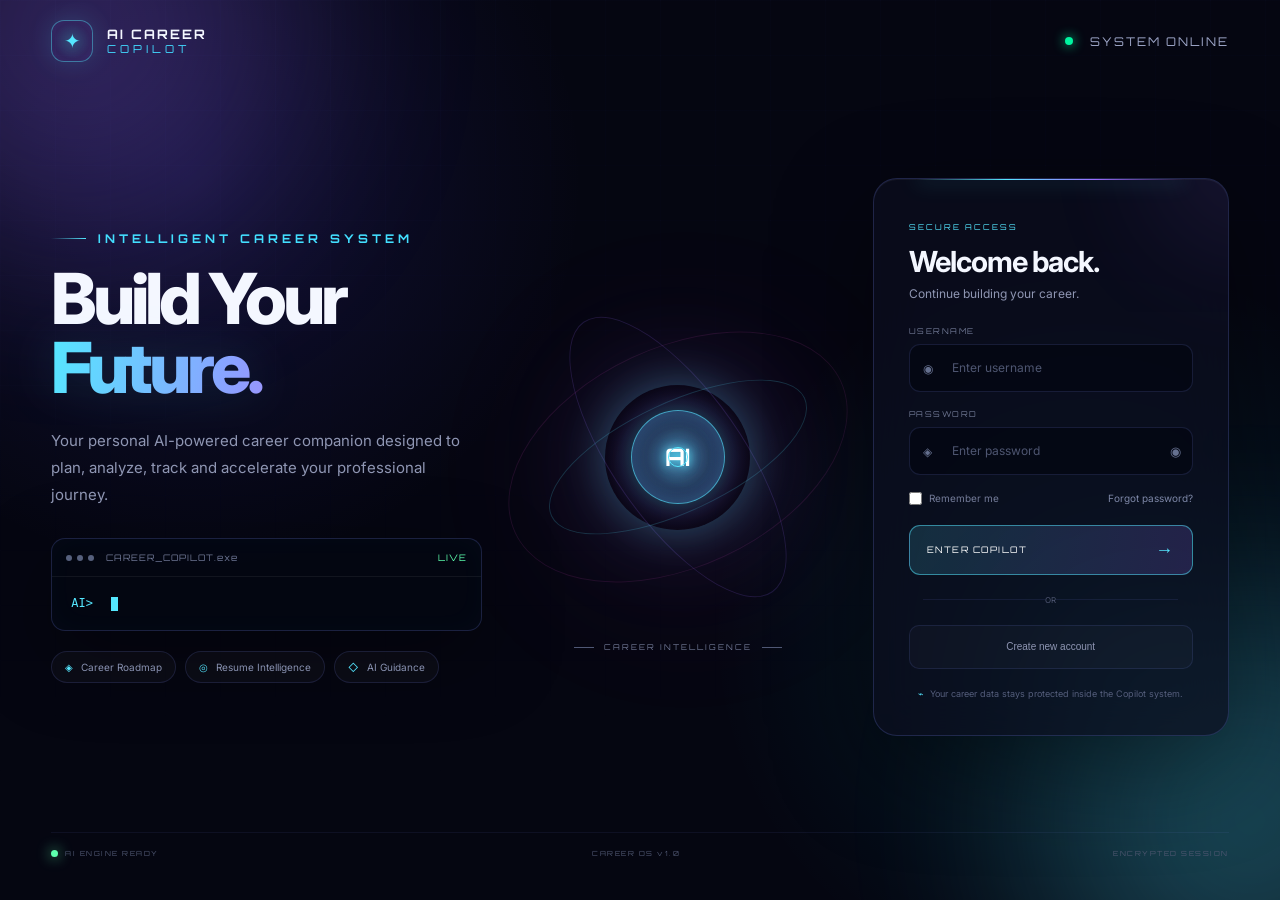
==== frontend/index.html @ 7e04abb4 "Day 28: Authentication and Career Roadmap" ====
<!DOCTYPE html>
<html lang="en">
<head>
    <meta charset="UTF-8">

    <meta
        name="viewport"
        content="width=device-width, initial-scale=1.0"
    >

    <meta
        name="description"
        content="AI Career Copilot - Your intelligent career companion"
    >

    <title>AI Career Copilot</title>

    <link rel="stylesheet" href="style.css">
</head>

<body>

    <!-- Background -->
    <div class="background-grid"></div>

    <div class="ambient ambient-one"></div>
    <div class="ambient ambient-two"></div>
    <div class="ambient ambient-three"></div>

    <!-- Particle Layer -->
    <div id="particles"></div>

    <!-- Top Navigation -->
    <header class="navbar">

        <div class="brand">
            <div class="brand-orb">
                <span>✦</span>
            </div>

            <div class="brand-text">
                <span class="brand-name">AI CAREER</span>
                <span class="brand-subtitle">COPILOT</span>
            </div>
        </div>

        <div class="system-status">
            <span class="status-dot"></span>
            <span>SYSTEM ONLINE</span>
        </div>

    </header>


    <!-- Main Application -->
    <main class="hero">

        <!-- Left Side -->
        <section class="hero-content">

            <div class="eyebrow">
                <span class="eyebrow-line"></span>
                INTELLIGENT CAREER SYSTEM
            </div>

            <h1>
                Build Your
                <span>Future.</span>
            </h1>

            <p class="hero-description">
                Your personal AI-powered career companion designed to
                plan, analyze, track and accelerate your professional journey.
            </p>

            <div class="ai-terminal">

                <div class="terminal-header">
                    <div class="terminal-dots">
                        <span></span>
                        <span></span>
                        <span></span>
                    </div>

                    <span>CAREER_COPILOT.exe</span>

                    <span class="terminal-live">
                        LIVE
                    </span>
                </div>

                <div class="terminal-body">

                    <div>
                        <span class="terminal-prefix">AI&gt;</span>
                        <span id="typingText"></span>
                        <span class="cursor"></span>
                    </div>

                </div>

            </div>


            <!-- Feature Pills -->
            <div class="feature-pills">

                <div class="feature-pill">
                    <span>◈</span>
                    Career Roadmap
                </div>

                <div class="feature-pill">
                    <span>◎</span>
                    Resume Intelligence
                </div>

                <div class="feature-pill">
                    <span>◇</span>
                    AI Guidance
                </div>

            </div>

        </section>


        <!-- AI Core -->
        <section class="ai-core-section">

            <div class="core-orbit orbit-one"></div>
            <div class="core-orbit orbit-two"></div>
            <div class="core-orbit orbit-three"></div>

            <div class="ai-core">

                <div class="core-inner">

                    <div class="core-symbol">
                        AI
                    </div>

                    <div class="core-pulse"></div>

                </div>

            </div>

            <div class="core-label">
                <span class="label-line"></span>
                CAREER INTELLIGENCE
                <span class="label-line"></span>
            </div>

        </section>


        <!-- Login Panel -->
        <section class="auth-panel">

            <div class="auth-glow"></div>

            <div class="auth-header">

                <span class="auth-badge">
                    SECURE ACCESS
                </span>

                <h2 id="authTitle">
                    Welcome back.
                </h2>

                <p id="authSubtitle">
                    Continue building your career.
                </p>

            </div>


            <!-- Login Form -->
            <form id="loginForm">

                <div class="input-group">

                    <label for="username">
                        USERNAME
                    </label>

                    <div class="input-wrapper">

                        <span class="input-icon">
                            ◉
                        </span>

                        <input
                            type="text"
                            id="username"
                            placeholder="Enter username"
                            autocomplete="username"
                            required
                        >

                    </div>

                </div>


                <div class="input-group">

                    <label for="password">
                        PASSWORD
                    </label>

                    <div class="input-wrapper">

                        <span class="input-icon">
                            ◈
                        </span>

                        <input
                            type="password"
                            id="password"
                            placeholder="Enter password"
                            autocomplete="current-password"
                            required
                        >

                        <button
                            type="button"
                            class="password-toggle"
                            id="passwordToggle"
                        >
                            ◉
                        </button>

                    </div>

                </div>


                <div class="auth-options">

                    <label class="remember">
                        <input type="checkbox">
                        <span>Remember me</span>
                    </label>

                    <a href="#" id="forgotPassword">
                        Forgot password?
                    </a>

                </div>


                <button
                    type="submit"
                    class="primary-button"
                >

                    <span>ENTER COPILOT</span>

                    <span class="button-arrow">
                        →
                    </span>

                </button>

            </form>


            <!-- Register Form -->
            <form
                id="registerForm"
                class="hidden"
            >

                <div class="input-group">

                    <label for="registerUsername">
                        USERNAME
                    </label>

                    <div class="input-wrapper">

                        <span class="input-icon">
                            ◉
                        </span>

                        <input
                            type="text"
                            id="registerUsername"
                            placeholder="Create username"
                            autocomplete="username"
                        >

                    </div>

                </div>


                <div class="input-group">

                    <label for="registerEmail">
                        EMAIL
                    </label>

                    <div class="input-wrapper">

                        <span class="input-icon">
                            @
                        </span>

                        <input
                            type="email"
                            id="registerEmail"
                            placeholder="Enter email"
                            autocomplete="email"
                        >

                    </div>

                </div>


                <div class="input-group">

                    <label for="registerPassword">
                        PASSWORD
                    </label>

                    <div class="input-wrapper">

                        <span class="input-icon">
                            ◈
                        </span>

                        <input
                            type="password"
                            id="registerPassword"
                            placeholder="Create password"
                            autocomplete="new-password"
                        >

                    </div>

                </div>


                <button
                    type="submit"
                    class="primary-button"
                >

                    <span>CREATE ACCOUNT</span>

                    <span class="button-arrow">
                        →
                    </span>

                </button>

            </form>


            <div class="auth-divider">
                <span>OR</span>
            </div>


            <button
                class="secondary-button"
                id="switchAuth"
            >
                Create new account
            </button>


            <div class="security-note">

                <span>⌁</span>

                Your career data stays protected
                inside the Copilot system.

            </div>

        </section>

    </main>


    <!-- Bottom System Bar -->
    <footer class="system-bar">

        <div>
            <span class="bar-dot"></span>
            AI ENGINE READY
        </div>

        <div>
            CAREER OS v1.0
        </div>

        <div>
            ENCRYPTED SESSION
        </div>

    </footer>


    <script src="script.js"></script>

</body>
</html>
---- frontend/style.css ----
@import url('https://fonts.googleapis.com/css2?family=Inter:wght@400;500;600;700;800&family=Orbitron:wght@500;600;700&display=swap');

:root {
    --bg: #050611;
    --panel: rgba(12, 15, 31, 0.72);
    --text: #f4f7ff;
    --muted: #8f96b3;
    --cyan: #55e7ff;
    --purple: #9b6cff;
    --pink: #ff5edb;
    --border: rgba(120, 140, 255, 0.2);
}

* {
    margin: 0;
    padding: 0;
    box-sizing: border-box;
}

html {
    scroll-behavior: smooth;
}

body {
    min-height: 100vh;
    overflow-x: hidden;
    color: var(--text);
    font-family: "Inter", sans-serif;
    background:
        radial-gradient(circle at 15% 20%, rgba(86, 76, 255, 0.15), transparent 30%),
        radial-gradient(circle at 85% 70%, rgba(0, 225, 255, 0.1), transparent 30%),
        var(--bg);
}

/* =========================
   BACKGROUND
========================= */

.background-grid {
    position: fixed;
    inset: 0;
    z-index: -5;
    opacity: 0.24;
    background-image:
        linear-gradient(rgba(110, 125, 255, 0.08) 1px, transparent 1px),
        linear-gradient(90deg, rgba(110, 125, 255, 0.08) 1px, transparent 1px);
    background-size: 55px 55px;
    mask-image: linear-gradient(to bottom, black, transparent);
}

.ambient {
    position: fixed;
    width: 420px;
    height: 420px;
    border-radius: 50%;
    filter: blur(100px);
    pointer-events: none;
    z-index: -4;
    opacity: 0.25;
}

.ambient-one {
    top: -180px;
    left: -130px;
    background: var(--purple);
}

.ambient-two {
    right: -180px;
    bottom: -130px;
    background: var(--cyan);
}

.ambient-three {
    left: 45%;
    top: 40%;
    width: 220px;
    height: 220px;
    background: var(--pink);
    opacity: 0.08;
}

/* =========================
   PARTICLES
========================= */

#particles {
    position: fixed;
    inset: 0;
    z-index: -2;
    pointer-events: none;
}

.particle {
    position: absolute;
    width: 2px;
    height: 2px;
    border-radius: 50%;
    background: var(--cyan);
    box-shadow: 0 0 12px var(--cyan);
    animation: floatParticle linear infinite;
}

@keyframes floatParticle {
    from {
        transform: translateY(105vh);
        opacity: 0;
    }

    10% {
        opacity: 0.8;
    }

    90% {
        opacity: 0.5;
    }

    to {
        transform: translateY(-10vh);
        opacity: 0;
    }
}

/* =========================
   NAVBAR
========================= */

.navbar {
    height: 82px;
    width: min(1440px, 92%);
    margin: auto;

    display: flex;
    align-items: center;
    justify-content: space-between;
}

.brand {
    display: flex;
    align-items: center;
    gap: 12px;
}

.brand-orb {
    width: 42px;
    height: 42px;
    display: grid;
    place-items: center;

    border: 1px solid rgba(85, 231, 255, 0.45);
    border-radius: 13px;

    background:
        radial-gradient(circle, rgba(85, 231, 255, 0.22), transparent 65%);

    box-shadow:
        0 0 25px rgba(85, 231, 255, 0.16),
        inset 0 0 18px rgba(155, 108, 255, 0.12);
}

.brand-orb span {
    color: var(--cyan);
    font-size: 20px;
    animation: orbSpin 5s linear infinite;
}

@keyframes orbSpin {
    to {
        transform: rotate(360deg);
    }
}

.brand-text {
    display: flex;
    flex-direction: column;
    line-height: 1;
}

.brand-name {
    font-family: "Orbitron", sans-serif;
    font-size: 13px;
    letter-spacing: 2px;
    font-weight: 700;
}

.brand-subtitle {
    margin-top: 5px;
    color: var(--cyan);
    font-family: "Orbitron", sans-serif;
    font-size: 9px;
    letter-spacing: 4px;
}

.system-status {
    display: flex;
    align-items: center;
    gap: 9px;

    color: #a7aec9;
    font-size: 10px;
    letter-spacing: 2px;
    font-family: "Orbitron", sans-serif;
}

.status-dot,
.bar-dot {
    width: 7px;
    height: 7px;
    border-radius: 50%;
    background: #5dffae;
    box-shadow: 0 0 14px #5dffae;
    animation: statusPulse 1.8s ease-in-out infinite;
}

@keyframes statusPulse {
    50% {
        opacity: 0.35;
        transform: scale(0.7);
    }
}

/* =========================
   HERO
========================= */

.hero {
    width: min(1440px, 92%);
    min-height: calc(100vh - 150px);
    margin: auto;

    display: grid;
    grid-template-columns: 1.15fr 0.8fr 0.95fr;
    align-items: center;
    gap: 45px;
}

/* =========================
   HERO CONTENT
========================= */

.hero-content {
    position: relative;
    z-index: 2;
}

.eyebrow {
    display: flex;
    align-items: center;
    gap: 12px;

    color: var(--cyan);
    font-family: "Orbitron", sans-serif;
    font-size: 9px;
    letter-spacing: 2.5px;
    margin-bottom: 25px;
}

.eyebrow-line {
    width: 35px;
    height: 1px;
    background: linear-gradient(90deg, transparent, var(--cyan));
}

.hero h1 {
    max-width: 600px;

    font-size: clamp(48px, 5.5vw, 82px);
    line-height: 0.98;
    letter-spacing: -4px;
    font-weight: 800;
}

.hero h1 span {
    display: block;

    background: linear-gradient(
        100deg,
        var(--cyan),
        #8e9dff 45%,
        var(--pink)
    );

    -webkit-background-clip: text;
    background-clip: text;
    color: transparent;

    filter: drop-shadow(0 0 25px rgba(85, 231, 255, 0.14));
}

.hero-description {
    max-width: 560px;
    margin-top: 25px;

    color: var(--muted);
    font-size: 15px;
    line-height: 1.8;
}

/* =========================
   TERMINAL
========================= */

.ai-terminal {
    width: min(560px, 100%);
    margin-top: 30px;

    border: 1px solid var(--border);
    border-radius: 14px;

    overflow: hidden;

    background: rgba(4, 7, 18, 0.72);

    box-shadow:
        0 25px 80px rgba(0, 0, 0, 0.35),
        inset 0 0 30px rgba(85, 231, 255, 0.025);
}

.terminal-header {
    height: 38px;
    display: flex;
    align-items: center;
    gap: 12px;

    padding: 0 14px;

    border-bottom: 1px solid rgba(255, 255, 255, 0.06);

    color: #6f7795;
    font-size: 9px;
    font-family: "Orbitron", sans-serif;
    letter-spacing: 1px;
}

.terminal-dots {
    display: flex;
    gap: 5px;
}

.terminal-dots span {
    width: 6px;
    height: 6px;
    border-radius: 50%;
    background: #56607d;
}

.terminal-live {
    margin-left: auto;
    color: #5dffae;
}

.terminal-body {
    padding: 19px;

    color: #b9c2e3;
    font-family: monospace;
    font-size: 12px;
}

.terminal-prefix {
    color: var(--cyan);
    margin-right: 8px;
}

.cursor {
    display: inline-block;
    width: 7px;
    height: 14px;
    margin-left: 3px;
    vertical-align: middle;

    background: var(--cyan);
    animation: cursorBlink 0.8s infinite;
}

@keyframes cursorBlink {
    50% {
        opacity: 0;
    }
}

/* =========================
   FEATURE PILLS
========================= */

.feature-pills {
    display: flex;
    flex-wrap: wrap;
    gap: 9px;
    margin-top: 20px;
}

.feature-pill {
    padding: 9px 13px;

    border: 1px solid rgba(125, 140, 255, 0.15);
    border-radius: 50px;

    background: rgba(255, 255, 255, 0.025);

    color: #8992b1;
    font-size: 10px;

    transition: 0.3s ease;
}

.feature-pill span {
    color: var(--cyan);
    margin-right: 5px;
}

.feature-pill:hover {
    color: white;
    border-color: rgba(85, 231, 255, 0.4);
    transform: translateY(-2px);
}

/* =========================
   AI CORE
========================= */

.ai-core-section {
    position: relative;
    height: 460px;

    display: grid;
    place-items: center;
}

.ai-core {
    position: relative;

    width: 145px;
    height: 145px;

    border-radius: 50%;

    display: grid;
    place-items: center;

    background:
        radial-gradient(
            circle,
            rgba(85, 231, 255, 0.55) 0%,
            rgba(85, 231, 255, 0.12) 30%,
            rgba(120, 85, 255, 0.08) 55%,
            transparent 72%
        );

    box-shadow:
        0 0 45px rgba(85, 231, 255, 0.3),
        0 0 110px rgba(155, 108, 255, 0.22);

    animation: coreFloat 4s ease-in-out infinite;
}

@keyframes coreFloat {
    50% {
        transform: translateY(-12px);
    }
}

.core-inner {
    width: 94px;
    height: 94px;

    display: grid;
    place-items: center;

    border-radius: 50%;

    border: 1px solid rgba(85, 231, 255, 0.65);

    background:
        radial-gradient(
            circle,
            rgba(85, 231, 255, 0.25),
            rgba(35, 28, 80, 0.9)
        );

    box-shadow:
        inset 0 0 25px rgba(85, 231, 255, 0.3),
        0 0 25px rgba(85, 231, 255, 0.25);
}

.core-symbol {
    font-family: "Orbitron", sans-serif;
    font-size: 24px;
    font-weight: 700;

    color: white;

    text-shadow:
        0 0 10px var(--cyan),
        0 0 30px var(--purple);
}

.core-pulse {
    position: absolute;

    width: 20px;
    height: 20px;

    border-radius: 50%;

    border: 1px solid var(--cyan);

    animation: corePulse 2s infinite;
}

@keyframes corePulse {
    0% {
        width: 30px;
        height: 30px;
        opacity: 0.8;
    }

    100% {
        width: 180px;
        height: 180px;
        opacity: 0;
    }
}

.core-orbit {
    position: absolute;

    width: 280px;
    height: 110px;

    border: 1px solid rgba(85, 231, 255, 0.18);
    border-radius: 50%;

    transform: rotate(-25deg);
}

.orbit-one {
    animation: orbitOne 8s linear infinite;
}

.orbit-two {
    width: 330px;
    height: 130px;
    transform: rotate(55deg);

    border-color: rgba(155, 108, 255, 0.17);

    animation: orbitTwo 11s linear infinite reverse;
}

.orbit-three {
    width: 220px;
    height: 360px;
    transform: rotate(65deg);

    border-color: rgba(255, 94, 219, 0.1);

    animation: orbitThree 14s linear infinite;
}

@keyframes orbitOne {
    to {
        transform: rotate(335deg);
    }
}

@keyframes orbitTwo {
    to {
        transform: rotate(-305deg);
    }
}

@keyframes orbitThree {
    to {
        transform: rotate(425deg);
    }
}

.core-label {
    position: absolute;
    bottom: 35px;

    display: flex;
    align-items: center;
    gap: 10px;

    color: #707894;

    font-family: "Orbitron", sans-serif;
    font-size: 8px;
    letter-spacing: 2px;
}

.label-line {
    width: 20px;
    height: 1px;
    background: #505875;
}

/* =========================
   AUTH PANEL
========================= */

.auth-panel {
    position: relative;

    padding: 35px;

    border: 1px solid rgba(125, 140, 255, 0.2);
    border-radius: 24px;

    background: var(--panel);

    backdrop-filter: blur(24px);
    -webkit-backdrop-filter: blur(24px);

    box-shadow:
        0 30px 100px rgba(0, 0, 0, 0.4),
        inset 0 1px 0 rgba(255, 255, 255, 0.05);

    overflow: hidden;
}

.auth-panel::before {
    content: "";
    position: absolute;
    top: 0;
    left: 12%;
    right: 12%;

    height: 1px;

    background: linear-gradient(
        90deg,
        transparent,
        var(--cyan),
        var(--purple),
        transparent
    );

    box-shadow: 0 0 20px var(--cyan);
}

.auth-glow {
    position: absolute;
    width: 160px;
    height: 160px;

    right: -100px;
    top: -100px;

    border-radius: 50%;

    background: var(--purple);
    filter: blur(70px);
    opacity: 0.16;

    pointer-events: none;
}

.auth-header {
    position: relative;
    z-index: 1;
    margin-bottom: 25px;
}

.auth-badge {
    color: var(--cyan);

    font-family: "Orbitron", sans-serif;
    font-size: 8px;
    letter-spacing: 2px;
}

.auth-header h2 {
    margin-top: 10px;

    font-size: 29px;
    letter-spacing: -1px;
}

.auth-header p {
    margin-top: 7px;

    color: var(--muted);
    font-size: 12px;
}

/* =========================
   FORM
========================= */

.input-group {
    margin-bottom: 17px;
}

.input-group label {
    display: block;
    margin-bottom: 8px;

    color: #707894;

    font-family: "Orbitron", sans-serif;
    font-size: 8px;
    letter-spacing: 1.5px;
}

.input-wrapper {
    position: relative;
}

.input-icon {
    position: absolute;
    left: 14px;
    top: 50%;

    transform: translateY(-50%);

    color: #65708f;
    font-size: 12px;
}

.input-wrapper input {
    width: 100%;
    height: 48px;

    padding: 0 42px;

    outline: none;

    border: 1px solid rgba(130, 145, 255, 0.15);
    border-radius: 11px;

    background: rgba(3, 5, 15, 0.55);

    color: white;
    font-family: "Inter", sans-serif;
    font-size: 12px;

    transition: 0.25s ease;
}

.input-wrapper input::placeholder {
    color: #4e5671;
}

.input-wrapper input:focus {
    border-color: rgba(85, 231, 255, 0.55);

    box-shadow:
        0 0 0 3px rgba(85, 231, 255, 0.05),
        0 0 25px rgba(85, 231, 255, 0.08);
}

.password-toggle {
    position: absolute;
    right: 12px;
    top: 50%;

    transform: translateY(-50%);

    border: none;
    background: transparent;

    color: #65708f;

    cursor: pointer;
}

/* =========================
   AUTH OPTIONS
========================= */

.auth-options {
    display: flex;
    align-items: center;
    justify-content: space-between;

    margin: 3px 0 20px;

    font-size: 10px;
}

.remember {
    display: flex;
    align-items: center;
    gap: 7px;

    color: #747c99;
}

.remember input {
    accent-color: var(--cyan);
}

.auth-options a {
    color: #7e88a8;
    text-decoration: none;
}

.auth-options a:hover {
    color: var(--cyan);
}

/* =========================
   BUTTONS
========================= */

.primary-button {
    position: relative;

    width: 100%;
    height: 50px;

    display: flex;
    align-items: center;
    justify-content: space-between;

    padding: 0 17px;

    border: 1px solid rgba(85, 231, 255, 0.5);
    border-radius: 11px;

    background:
        linear-gradient(
            100deg,
            rgba(85, 231, 255, 0.15),
            rgba(155, 108, 255, 0.18)
        );

    color: white;

    font-family: "Orbitron", sans-serif;
    font-size: 9px;
    letter-spacing: 1.5px;

    cursor: pointer;

    overflow: hidden;

    transition: 0.3s ease;
}

.primary-button::before {
    content: "";

    position: absolute;
    top: 0;
    left: -100%;

    width: 70%;
    height: 100%;

    background: linear-gradient(
        90deg,
        transparent,
        rgba(255, 255, 255, 0.13),
        transparent
    );

    transform: skewX(-20deg);

    transition: 0.5s ease;
}

.primary-button:hover::before {
    left: 140%;
}

.primary-button:hover {
    transform: translateY(-2px);

    border-color: var(--cyan);

    box-shadow:
        0 10px 35px rgba(85, 231, 255, 0.12),
        inset 0 0 20px rgba(85, 231, 255, 0.06);
}

.button-arrow {
    font-size: 18px;
    color: var(--cyan);
}

.secondary-button {
    width: 100%;
    height: 44px;

    border: 1px solid rgba(125, 140, 255, 0.13);
    border-radius: 10px;

    background: rgba(255, 255, 255, 0.025);

    color: #8f96b3;

    font-size: 10px;

    cursor: pointer;

    transition: 0.3s ease;
}

.secondary-button:hover {
    color: white;
    border-color: rgba(85, 231, 255, 0.35);
}

/* =========================
   DIVIDER
========================= */

.auth-divider {
    position: relative;

    display: flex;
    align-items: center;
    justify-content: center;

    margin: 20px 0;

    color: #4e5671;

    font-size: 8px;
}

.auth-divider::before,
.auth-divider::after {
    content: "";

    height: 1px;
    width: 43%;

    background: rgba(125, 140, 255, 0.1);
}

/* =========================
   SECURITY
========================= */

.security-note {
    display: flex;
    justify-content: center;
    gap: 7px;

    margin-top: 18px;

    color: #555e7c;

    font-size: 9px;
    line-height: 1.5;
    text-align: center;
}

.security-note span {
    color: var(--cyan);
}

/* =========================
   HIDDEN
========================= */

.hidden {
    display: none;
}

/* =========================
   FOOTER
========================= */

.system-bar {
    width: min(1440px, 92%);
    min-height: 42px;

    margin: auto;

    display: flex;
    justify-content: space-between;
    align-items: center;

    border-top: 1px solid rgba(125, 140, 255, 0.08);

    color: #505873;

    font-family: "Orbitron", sans-serif;
    font-size: 7px;
    letter-spacing: 1.5px;
}

.system-bar > div {
    display: flex;
    align-items: center;
    gap: 7px;
}

/* =========================
   RESPONSIVE
========================= */

@media (max-width: 1150px) {

    .hero {
        grid-template-columns: 1fr 1fr;
        padding: 50px 0;
    }

    .ai-core-section {
        display: none;
    }

    .hero-content {
        grid-column: 1;
    }

    .auth-panel {
        grid-column: 2;
    }
}

@media (max-width: 780px) {

    .navbar {
        height: 70px;
    }

    .system-status {
        display: none;
    }

    .hero {
        display: block;
        padding: 45px 0;
    }

    .hero-content {
        margin-bottom: 45px;
    }

    .hero h1 {
        font-size: 52px;
    }

    .auth-panel {
        padding: 27px;
    }

    .system-bar {
        padding: 15px 0;
        gap: 10px;
        flex-wrap: wrap;
    }
}

@media (max-width: 480px) {

    .hero h1 {
        font-size: 43px;
        letter-spacing: -2px;
    }

    .hero-description {
        font-size: 13px;
    }

    .feature-pills {
        flex-direction: column;
        align-items: flex-start;
    }

    .auth-panel {
        padding: 22px;
        border-radius: 19px;
    }

    .system-bar > div:nth-child(2) {
        display: none;
    }
}

/* =========================
   SYSTEM NOTIFICATION
========================= */

.system-message {
    position: fixed;
    right: 28px;
    bottom: 28px;

    max-width: 340px;

    padding: 14px 18px;

    border: 1px solid rgba(85, 231, 255, 0.35);
    border-radius: 12px;

    background:
        linear-gradient(
            135deg,
            rgba(10, 18, 38, 0.94),
            rgba(24, 16, 50, 0.94)
        );

    backdrop-filter: blur(18px);
    -webkit-backdrop-filter: blur(18px);

    color: #dce8ff;

    font-family: "Orbitron", sans-serif;
    font-size: 9px;
    letter-spacing: 0.7px;
    line-height: 1.6;

    box-shadow:
        0 15px 50px rgba(0, 0, 0, 0.45),
        0 0 30px rgba(85, 231, 255, 0.08),
        inset 0 0 20px rgba(85, 231, 255, 0.025);

    opacity: 0;
    transform: translateY(20px) translateX(20px);

    pointer-events: none;

    transition:
        opacity 0.3s ease,
        transform 0.3s ease;

    z-index: 9999;
}

.system-message::before {
    content: "AI";

    display: inline-flex;
    align-items: center;
    justify-content: center;

    width: 22px;
    height: 22px;

    margin-right: 10px;

    border: 1px solid rgba(85, 231, 255, 0.35);
    border-radius: 7px;

    color: var(--cyan);

    font-family: "Orbitron", sans-serif;
    font-size: 7px;

    box-shadow:
        0 0 12px rgba(85, 231, 255, 0.12);
}

.system-message.show {
    opacity: 1;
    transform: translateY(0) translateX(0);
}

@media (max-width: 480px) {

    .system-message {
        right: 15px;
        bottom: 15px;
        left: 15px;

        max-width: none;
    }
}

/* ============================================================
   AI CAREER COPILOT - DASHBOARD
   ============================================================ */

.dashboard {
    position: relative;
    z-index: 5;
    width: min(1200px, 92%);
    margin: 0 auto;
    padding: 32px 0 24px;
}

.dashboard-header {
    display: flex;
    align-items: center;
    justify-content: space-between;
    padding-bottom: 28px;
    border-bottom: 1px solid rgba(255,255,255,0.08);
}

.brand {
    display: flex;
    align-items: center;
    gap: 14px;
}

.brand-icon {
    width: 48px;
    height: 48px;
    display: flex;
    align-items: center;
    justify-content: center;
    border: 1px solid #32d9ff;
    border-radius: 14px;
    color: #32d9ff;
    font-size: 24px;
    box-shadow: 0 0 25px rgba(50,217,255,0.25);
}

.brand-title {
    font-size: 18px;
    font-weight: 800;
    letter-spacing: 3px;
}

.brand-subtitle {
    color: #42d9ff;
    font-size: 11px;
    letter-spacing: 4px;
    margin-top: 3px;
}

.system-status {
    color: #9ea6c8;
    font-size: 12px;
    letter-spacing: 2px;
}

.status-dot {
    display: inline-block;
    width: 8px;
    height: 8px;
    margin-right: 8px;
    border-radius: 50%;
    background: #00f5a0;
    box-shadow: 0 0 12px #00f5a0;
}

.welcome-section {
    padding: 70px 0 45px;
}

.eyebrow {
    color: #43dfff;
    font-size: 12px;
    font-weight: 700;
    letter-spacing: 4px;
    margin-bottom: 18px;
}

.welcome-section h1 {
    margin: 0;
    font-size: clamp(42px, 6vw, 76px);
    line-height: 1;
    font-weight: 800;
    background: linear-gradient(
        90deg,
        #ffffff,
        #55dcff,
        #a98cff
    );
    -webkit-background-clip: text;
    background-clip: text;
    color: transparent;
}

.welcome-text {
    max-width: 700px;
    margin-top: 22px;
    color: #9ca4c8;
    font-size: 17px;
    line-height: 1.7;
}

.feature-grid {
    display: grid;
    grid-template-columns: repeat(2, 1fr);
    gap: 22px;
}

.career-card {
    padding: 30px;
    min-height: 220px;
    border: 1px solid rgba(92,180,255,0.18);
    border-radius: 20px;
    background: linear-gradient(
        145deg,
        rgba(35,20,75,0.82),
        rgba(8,10,30,0.92)
    );
    box-shadow:
        0 20px 60px rgba(0,0,0,0.25),
        inset 0 1px 0 rgba(255,255,255,0.04);
    transition: 0.25s ease;
}

.career-card:hover {
    transform: translateY(-5px);
    border-color: rgba(66,220,255,0.5);
    box-shadow:
        0 20px 70px rgba(40,170,255,0.12),
        inset 0 1px 0 rgba(255,255,255,0.06);
}

.card-icon {
    font-size: 28px;
    margin-bottom: 18px;
}

.career-card h2 {
    margin: 0 0 10px;
    color: #ffffff;
    font-size: 22px;
}

.career-card p {
    margin: 0 0 24px;
    color: #9ca4c8;
    line-height: 1.6;
}

.career-card button {
    padding: 12px 18px;
    border: 1px solid rgba(70,215,255,0.5);
    border-radius: 10px;
    background: rgba(40,80,140,0.15);
    color: #55dcff;
    font-weight: 700;
    letter-spacing: 1px;
    cursor: pointer;
    transition: 0.2s ease;
}

.career-card button:hover {
    background: rgba(55,210,255,0.12);
    box-shadow: 0 0 20px rgba(55,210,255,0.15);
}

.quick-section {
    margin-top: 42px;
    padding: 28px;
    border: 1px solid rgba(255,255,255,0.08);
    border-radius: 18px;
    background: rgba(8,8,28,0.55);
}

.section-title {
    color: #43dfff;
    font-size: 11px;
    letter-spacing: 3px;
    margin-bottom: 20px;
}

.quick-grid {
    display: grid;
    grid-template-columns: repeat(4, 1fr);
    gap: 12px;
}

.quick-item {
    padding: 16px;
    border-radius: 10px;
    background: rgba(255,255,255,0.03);
    color: #c6cbe0;
    font-size: 13px;
}

.quick-item span {
    color: #42dfff;
    margin-right: 8px;
    font-weight: 700;
}

.logout-area {
    text-align: right;
    margin-top: 28px;
}

.logout-button {
    padding: 11px 22px;
    border: 1px solid rgba(255,80,140,0.4);
    border-radius: 10px;
    background: transparent;
    color: #ff7cae;
    cursor: pointer;
    letter-spacing: 2px;
}

.logout-button:hover {
    background: rgba(255,80,140,0.08);
}

.dashboard-footer {
    display: flex;
    justify-content: space-between;
    margin-top: 50px;
    padding-top: 20px;
    border-top: 1px solid rgba(255,255,255,0.07);
    color: #646b8e;
    font-size: 10px;
    letter-spacing: 2px;
}


/* ============================================================
   MOBILE
   ============================================================ */

@media (max-width: 750px) {

    .dashboard {
        width: 90%;
    }

    .dashboard-header {
        align-items: flex-start;
    }

    .system-status {
        font-size: 9px;
    }

    .welcome-section {
        padding: 50px 0 35px;
    }

    .feature-grid {
        grid-template-columns: 1fr;
    }

    .quick-grid {
        grid-template-columns: 1fr 1fr;
    }

    .dashboard-footer {
        flex-direction: column;
        gap: 10px;
    }
}
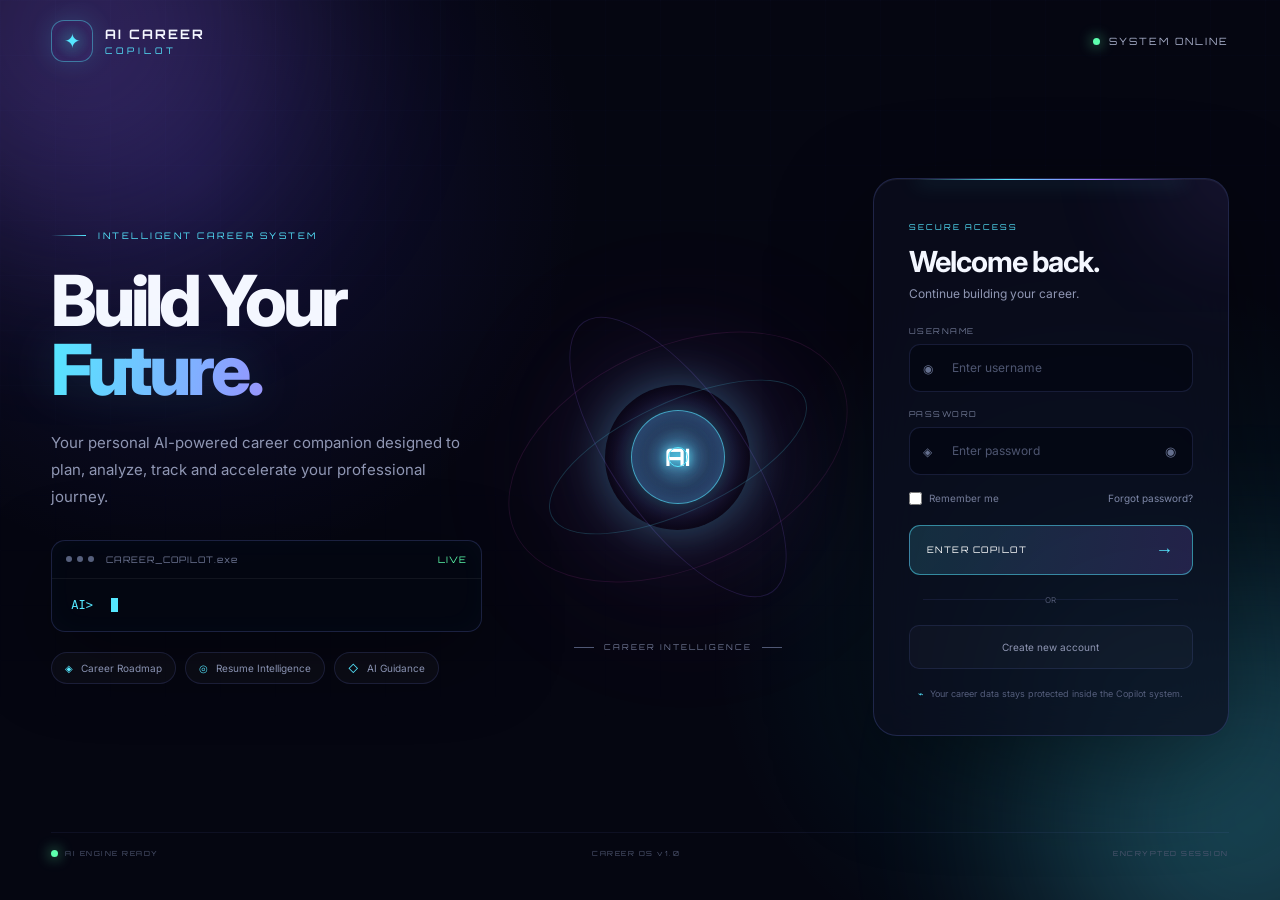
==== commit e5776b35: "Day 29: Added Resume Analyzer and AI Resume Analysis" ====
--- a/frontend/index.html
+++ b/frontend/index.html
@@ -1,6 +1,8 @@
 <!DOCTYPE html>
 <html lang="en">
+
 <head>
+
     <meta charset="UTF-8">
 
     <meta
@@ -13,111 +15,212 @@
         content="AI Career Copilot - Your intelligent career companion"
     >
 
+    <meta
+        name="theme-color"
+        content="#050611"
+    >
+
     <title>AI Career Copilot</title>
 
-    <link rel="stylesheet" href="style.css">
+    <link
+        rel="stylesheet"
+        href="style.css"
+    >
+
 </head>
 
+
 <body>
 
-    <!-- Background -->
+
+    <!-- =====================================================
+         BACKGROUND
+    ====================================================== -->
+
     <div class="background-grid"></div>
 
     <div class="ambient ambient-one"></div>
+
     <div class="ambient ambient-two"></div>
+
     <div class="ambient ambient-three"></div>
 
-    <!-- Particle Layer -->
     <div id="particles"></div>
 
-    <!-- Top Navigation -->
+
+
+    <!-- =====================================================
+         TOP NAVIGATION
+    ====================================================== -->
+
     <header class="navbar">
 
         <div class="brand">
+
             <div class="brand-orb">
+
                 <span>✦</span>
-            </div>
+
+            </div>
+
 
             <div class="brand-text">
-                <span class="brand-name">AI CAREER</span>
-                <span class="brand-subtitle">COPILOT</span>
-            </div>
+
+                <span class="brand-name">
+                    AI CAREER
+                </span>
+
+                <span class="brand-subtitle">
+                    COPILOT
+                </span>
+
+            </div>
+
         </div>
 
+
         <div class="system-status">
+
             <span class="status-dot"></span>
-            <span>SYSTEM ONLINE</span>
+
+            <span>
+                SYSTEM ONLINE
+            </span>
+
         </div>
 
     </header>
 
 
-    <!-- Main Application -->
+
+    <!-- =====================================================
+         MAIN APPLICATION
+    ====================================================== -->
+
     <main class="hero">
 
-        <!-- Left Side -->
+
+        <!-- =================================================
+             LEFT SIDE - HERO
+        ================================================== -->
+
         <section class="hero-content">
 
+
             <div class="eyebrow">
+
                 <span class="eyebrow-line"></span>
+
                 INTELLIGENT CAREER SYSTEM
-            </div>
+
+            </div>
+
 
             <h1>
+
                 Build Your
-                <span>Future.</span>
+
+                <span>
+                    Future.
+                </span>
+
             </h1>
 
+
             <p class="hero-description">
-                Your personal AI-powered career companion designed to
-                plan, analyze, track and accelerate your professional journey.
+
+                Your personal AI-powered career companion
+                designed to plan, analyze, track and
+                accelerate your professional journey.
+
             </p>
 
+
+
+            <!-- =================================================
+                 AI TERMINAL
+            ================================================== -->
+
             <div class="ai-terminal">
 
+
                 <div class="terminal-header">
+
+
                     <div class="terminal-dots">
+
                         <span></span>
+
                         <span></span>
+
                         <span></span>
-                    </div>
-
-                    <span>CAREER_COPILOT.exe</span>
+
+                    </div>
+
+
+                    <span>
+                        CAREER_COPILOT.exe
+                    </span>
+
 
                     <span class="terminal-live">
                         LIVE
                     </span>
-                </div>
+
+                </div>
+
 
                 <div class="terminal-body">
 
                     <div>
-                        <span class="terminal-prefix">AI&gt;</span>
+
+                        <span class="terminal-prefix">
+                            AI&gt;
+                        </span>
+
                         <span id="typingText"></span>
+
                         <span class="cursor"></span>
-                    </div>
-
-                </div>
-
-            </div>
-
-
-            <!-- Feature Pills -->
+
+                    </div>
+
+                </div>
+
+            </div>
+
+
+
+            <!-- =================================================
+                 FEATURE PILLS
+            ================================================== -->
+
             <div class="feature-pills">
 
+
                 <div class="feature-pill">
+
                     <span>◈</span>
+
                     Career Roadmap
-                </div>
+
+                </div>
+
 
                 <div class="feature-pill">
+
                     <span>◎</span>
+
                     Resume Intelligence
-                </div>
+
+                </div>
+
 
                 <div class="feature-pill">
+
                     <span>◇</span>
+
                     AI Guidance
+
                 </div>
 
             </div>
@@ -125,51 +228,90 @@
         </section>
 
 
-        <!-- AI Core -->
+
+        <!-- =================================================
+             AI CORE
+        ================================================== -->
+
         <section class="ai-core-section">
 
-            <div class="core-orbit orbit-one"></div>
-            <div class="core-orbit orbit-two"></div>
-            <div class="core-orbit orbit-three"></div>
+
+            <div
+                class="core-orbit orbit-one"
+            ></div>
+
+
+            <div
+                class="core-orbit orbit-two"
+            ></div>
+
+
+            <div
+                class="core-orbit orbit-three"
+            ></div>
+
+
 
             <div class="ai-core">
 
+
                 <div class="core-inner">
+
 
                     <div class="core-symbol">
                         AI
                     </div>
 
+
                     <div class="core-pulse"></div>
 
                 </div>
 
             </div>
 
+
             <div class="core-label">
+
                 <span class="label-line"></span>
+
                 CAREER INTELLIGENCE
+
                 <span class="label-line"></span>
+
             </div>
 
         </section>
 
 
-        <!-- Login Panel -->
+
+        <!-- =================================================
+             AUTH PANEL
+        ================================================== -->
+
         <section class="auth-panel">
 
+
             <div class="auth-glow"></div>
 
+
+
+            <!-- =================================================
+                 AUTH HEADER
+            ================================================== -->
+
             <div class="auth-header">
+
 
                 <span class="auth-badge">
                     SECURE ACCESS
                 </span>
 
+
                 <h2 id="authTitle">
                     Welcome back.
                 </h2>
 
+
                 <p id="authSubtitle">
                     Continue building your career.
                 </p>
@@ -177,24 +319,37 @@
             </div>
 
 
-            <!-- Login Form -->
-            <form id="loginForm">
+
+            <!-- =================================================
+                 LOGIN FORM
+            ================================================== -->
+
+            <form
+                id="loginForm"
+                autocomplete="on"
+            >
+
 
                 <div class="input-group">
+
 
                     <label for="username">
                         USERNAME
                     </label>
 
+
                     <div class="input-wrapper">
+
 
                         <span class="input-icon">
                             ◉
                         </span>
 
+
                         <input
                             type="text"
                             id="username"
+                            name="username"
                             placeholder="Enter username"
                             autocomplete="username"
                             required
@@ -205,30 +360,38 @@
                 </div>
 
 
+
                 <div class="input-group">
+
 
                     <label for="password">
                         PASSWORD
                     </label>
 
+
                     <div class="input-wrapper">
+
 
                         <span class="input-icon">
                             ◈
                         </span>
 
+
                         <input
                             type="password"
                             id="password"
+                            name="password"
                             placeholder="Enter password"
                             autocomplete="current-password"
                             required
                         >
 
+
                         <button
                             type="button"
                             class="password-toggle"
                             id="passwordToggle"
+                            aria-label="Show or hide password"
                         >
                             ◉
                         </button>
@@ -238,26 +401,53 @@
                 </div>
 
 
+
+                <!-- =================================================
+                     AUTH OPTIONS
+                ================================================== -->
+
                 <div class="auth-options">
 
+
                     <label class="remember">
-                        <input type="checkbox">
-                        <span>Remember me</span>
+
+                        <input
+                            type="checkbox"
+                            id="rememberMe"
+                        >
+
+                        <span>
+                            Remember me
+                        </span>
+
                     </label>
 
-                    <a href="#" id="forgotPassword">
+
+                    <a
+                        href="#"
+                        id="forgotPassword"
+                    >
                         Forgot password?
                     </a>
 
                 </div>
 
+
+
+                <!-- =================================================
+                     LOGIN BUTTON
+                ================================================== -->
 
                 <button
                     type="submit"
                     class="primary-button"
+                    id="loginButton"
                 >
 
-                    <span>ENTER COPILOT</span>
+                    <span>
+                        ENTER COPILOT
+                    </span>
+
 
                     <span class="button-arrow">
                         →
@@ -268,29 +458,42 @@
             </form>
 
 
-            <!-- Register Form -->
+
+            <!-- =================================================
+                 REGISTER FORM
+            ================================================== -->
+
             <form
                 id="registerForm"
                 class="hidden"
+                autocomplete="on"
             >
 
+
                 <div class="input-group">
+
 
                     <label for="registerUsername">
                         USERNAME
                     </label>
 
+
                     <div class="input-wrapper">
+
 
                         <span class="input-icon">
                             ◉
                         </span>
 
+
                         <input
                             type="text"
                             id="registerUsername"
+                            name="registerUsername"
                             placeholder="Create username"
                             autocomplete="username"
+                            minlength="3"
+                            required
                         >
 
                     </div>
@@ -298,23 +501,30 @@
                 </div>
 
 
+
                 <div class="input-group">
+
 
                     <label for="registerEmail">
                         EMAIL
                     </label>
 
+
                     <div class="input-wrapper">
+
 
                         <span class="input-icon">
                             @
                         </span>
 
+
                         <input
                             type="email"
                             id="registerEmail"
+                            name="registerEmail"
                             placeholder="Enter email"
                             autocomplete="email"
+                            required
                         >
 
                     </div>
@@ -322,36 +532,49 @@
                 </div>
 
 
+
                 <div class="input-group">
+
 
                     <label for="registerPassword">
                         PASSWORD
                     </label>
 
+
                     <div class="input-wrapper">
+
 
                         <span class="input-icon">
                             ◈
                         </span>
 
+
                         <input
                             type="password"
                             id="registerPassword"
+                            name="registerPassword"
                             placeholder="Create password"
                             autocomplete="new-password"
+                            minlength="6"
+                            required
                         >
 
                     </div>
 
                 </div>
+
 
 
                 <button
                     type="submit"
                     class="primary-button"
+                    id="registerSubmitButton"
                 >
 
-                    <span>CREATE ACCOUNT</span>
+                    <span>
+                        CREATE ACCOUNT
+                    </span>
+
 
                     <span class="button-arrow">
                         →
@@ -362,12 +585,27 @@
             </form>
 
 
+
+            <!-- =================================================
+                 DIVIDER
+            ================================================== -->
+
             <div class="auth-divider">
-                <span>OR</span>
-            </div>
-
+
+                <span>
+                    OR
+                </span>
+
+            </div>
+
+
+
+            <!-- =================================================
+                 SWITCH LOGIN / REGISTER
+            ================================================== -->
 
             <button
+                type="button"
                 class="secondary-button"
                 id="switchAuth"
             >
@@ -375,12 +613,21 @@
             </button>
 
 
+
+            <!-- =================================================
+                 SECURITY NOTE
+            ================================================== -->
+
             <div class="security-note">
 
-                <span>⌁</span>
-
-                Your career data stays protected
-                inside the Copilot system.
+                <span>
+                    ⌁
+                </span>
+
+                <span>
+                    Your career data stays protected
+                    inside the Copilot system.
+                </span>
 
             </div>
 
@@ -389,26 +636,59 @@
     </main>
 
 
-    <!-- Bottom System Bar -->
+
+    <!-- =====================================================
+         SYSTEM BAR
+    ====================================================== -->
+
     <footer class="system-bar">
 
+
         <div>
+
             <span class="bar-dot"></span>
+
             AI ENGINE READY
+
         </div>
 
+
         <div>
+
             CAREER OS v1.0
+
         </div>
 
+
         <div>
+
             ENCRYPTED SESSION
+
         </div>
 
     </footer>
 
 
+
+    <!-- =====================================================
+         SYSTEM MESSAGE
+    ====================================================== -->
+
+    <div
+        id="systemMessage"
+        class="system-message"
+        role="status"
+        aria-live="polite"
+    ></div>
+
+
+
+    <!-- =====================================================
+         JAVASCRIPT
+    ====================================================== -->
+
     <script src="script.js"></script>
 
 </body>
+
 </html>
--- a/frontend/style.css
+++ b/frontend/style.css
@@ -1,444 +1,825 @@
-@import url('https://fonts.googleapis.com/css2?family=Inter:wght@400;500;600;700;800&family=Orbitron:wght@500;600;700&display=swap');
+@import url("https://fonts.googleapis.com/css2?family=Inter:wght@400;500;600;700;800&family=Orbitron:wght@500;600;700&display=swap");
+
+
+/* ============================================================
+   GLOBAL
+============================================================ */
 
 :root {
+
     --bg: #050611;
+
     --panel: rgba(12, 15, 31, 0.72);
+
     --text: #f4f7ff;
+
     --muted: #8f96b3;
+
     --cyan: #55e7ff;
+
     --purple: #9b6cff;
+
     --pink: #ff5edb;
-    --border: rgba(120, 140, 255, 0.2);
-}
+
+    --green: #5dffae;
+
+    --danger: #ff6b9d;
+
+    --border: rgba(120, 140, 255, 0.20);
+
+}
+
 
 * {
+
     margin: 0;
+
     padding: 0;
+
     box-sizing: border-box;
-}
+
+}
+
 
 html {
+
     scroll-behavior: smooth;
-}
+
+}
+
 
 body {
+
     min-height: 100vh;
+
     overflow-x: hidden;
+
     color: var(--text);
+
     font-family: "Inter", sans-serif;
+
     background:
-        radial-gradient(circle at 15% 20%, rgba(86, 76, 255, 0.15), transparent 30%),
-        radial-gradient(circle at 85% 70%, rgba(0, 225, 255, 0.1), transparent 30%),
+
+        radial-gradient(
+            circle at 15% 20%,
+            rgba(86, 76, 255, 0.15),
+            transparent 30%
+        ),
+
+        radial-gradient(
+            circle at 85% 70%,
+            rgba(0, 225, 255, 0.10),
+            transparent 30%
+        ),
+
         var(--bg);
-}
-
-/* =========================
-   BACKGROUND
-========================= */
+
+}
+
+
+button,
+input {
+
+    font-family: inherit;
+
+}
+
+
+button {
+
+    user-select: none;
+
+}
+
+
+.hidden {
+
+    display: none !important;
+
+}
+
+
+/* ============================================================
+   BACKGROUND GRID
+============================================================ */
 
 .background-grid {
+
     position: fixed;
+
     inset: 0;
+
     z-index: -5;
+
     opacity: 0.24;
+
     background-image:
-        linear-gradient(rgba(110, 125, 255, 0.08) 1px, transparent 1px),
-        linear-gradient(90deg, rgba(110, 125, 255, 0.08) 1px, transparent 1px);
+
+        linear-gradient(
+            rgba(110, 125, 255, 0.08) 1px,
+            transparent 1px
+        ),
+
+        linear-gradient(
+            90deg,
+            rgba(110, 125, 255, 0.08) 1px,
+            transparent 1px
+        );
+
     background-size: 55px 55px;
-    mask-image: linear-gradient(to bottom, black, transparent);
-}
+
+    mask-image:
+        linear-gradient(
+            to bottom,
+            black,
+            transparent
+        );
+
+}
+
+
+/* ============================================================
+   AMBIENT LIGHTS
+============================================================ */
 
 .ambient {
+
     position: fixed;
+
     width: 420px;
+
     height: 420px;
+
     border-radius: 50%;
+
     filter: blur(100px);
+
     pointer-events: none;
+
     z-index: -4;
+
     opacity: 0.25;
-}
+
+}
+
 
 .ambient-one {
+
     top: -180px;
+
     left: -130px;
+
     background: var(--purple);
-}
+
+}
+
 
 .ambient-two {
+
     right: -180px;
+
     bottom: -130px;
+
     background: var(--cyan);
-}
+
+}
+
 
 .ambient-three {
+
     left: 45%;
+
     top: 40%;
+
     width: 220px;
+
     height: 220px;
+
     background: var(--pink);
+
     opacity: 0.08;
-}
-
-/* =========================
+
+}
+
+
+/* ============================================================
    PARTICLES
-========================= */
+============================================================ */
 
 #particles {
+
     position: fixed;
+
     inset: 0;
+
     z-index: -2;
+
     pointer-events: none;
-}
+
+}
+
 
 .particle {
+
     position: absolute;
+
     width: 2px;
+
     height: 2px;
+
     border-radius: 50%;
+
     background: var(--cyan);
-    box-shadow: 0 0 12px var(--cyan);
-    animation: floatParticle linear infinite;
-}
+
+    box-shadow:
+        0 0 12px var(--cyan);
+
+    animation:
+        floatParticle linear infinite;
+
+}
+
 
 @keyframes floatParticle {
+
     from {
+
         transform: translateY(105vh);
+
         opacity: 0;
+
     }
 
     10% {
+
         opacity: 0.8;
+
     }
 
     90% {
+
         opacity: 0.5;
+
     }
 
     to {
+
         transform: translateY(-10vh);
+
         opacity: 0;
-    }
-}
-
-/* =========================
+
+    }
+
+}
+
+
+/* ============================================================
    NAVBAR
-========================= */
+============================================================ */
 
 .navbar {
+
     height: 82px;
+
     width: min(1440px, 92%);
+
     margin: auto;
 
     display: flex;
+
     align-items: center;
+
     justify-content: space-between;
-}
+
+}
+
 
 .brand {
+
     display: flex;
+
     align-items: center;
+
     gap: 12px;
-}
+
+}
+
 
 .brand-orb {
+
     width: 42px;
+
     height: 42px;
+
     display: grid;
+
     place-items: center;
 
-    border: 1px solid rgba(85, 231, 255, 0.45);
+    border: 1px solid
+        rgba(85, 231, 255, 0.45);
+
     border-radius: 13px;
 
     background:
-        radial-gradient(circle, rgba(85, 231, 255, 0.22), transparent 65%);
+        radial-gradient(
+            circle,
+            rgba(85, 231, 255, 0.22),
+            transparent 65%
+        );
 
     box-shadow:
-        0 0 25px rgba(85, 231, 255, 0.16),
-        inset 0 0 18px rgba(155, 108, 255, 0.12);
-}
+
+        0 0 25px
+        rgba(85, 231, 255, 0.16),
+
+        inset 0 0 18px
+        rgba(155, 108, 255, 0.12);
+
+}
+
 
 .brand-orb span {
+
     color: var(--cyan);
+
     font-size: 20px;
-    animation: orbSpin 5s linear infinite;
-}
+
+    animation:
+        orbSpin 5s linear infinite;
+
+}
+
 
 @keyframes orbSpin {
+
     to {
+
         transform: rotate(360deg);
-    }
-}
+
+    }
+
+}
+
 
 .brand-text {
+
     display: flex;
+
     flex-direction: column;
+
     line-height: 1;
-}
+
+}
+
 
 .brand-name {
+
     font-family: "Orbitron", sans-serif;
+
     font-size: 13px;
+
     letter-spacing: 2px;
+
     font-weight: 700;
-}
+
+}
+
 
 .brand-subtitle {
+
     margin-top: 5px;
+
     color: var(--cyan);
+
     font-family: "Orbitron", sans-serif;
+
     font-size: 9px;
+
     letter-spacing: 4px;
-}
+
+}
+
 
 .system-status {
+
     display: flex;
+
     align-items: center;
+
     gap: 9px;
 
     color: #a7aec9;
+
     font-size: 10px;
+
     letter-spacing: 2px;
+
     font-family: "Orbitron", sans-serif;
-}
+
+}
+
 
 .status-dot,
 .bar-dot {
+
     width: 7px;
+
     height: 7px;
+
     border-radius: 50%;
-    background: #5dffae;
-    box-shadow: 0 0 14px #5dffae;
-    animation: statusPulse 1.8s ease-in-out infinite;
-}
+
+    background: var(--green);
+
+    box-shadow:
+        0 0 14px var(--green);
+
+    animation:
+        statusPulse 1.8s ease-in-out infinite;
+
+}
+
 
 @keyframes statusPulse {
+
     50% {
+
         opacity: 0.35;
+
         transform: scale(0.7);
-    }
-}
-
-/* =========================
+
+    }
+
+}
+
+
+/* ============================================================
    HERO
-========================= */
+============================================================ */
 
 .hero {
+
     width: min(1440px, 92%);
-    min-height: calc(100vh - 150px);
+
+    min-height:
+        calc(100vh - 150px);
+
     margin: auto;
 
     display: grid;
-    grid-template-columns: 1.15fr 0.8fr 0.95fr;
+
+    grid-template-columns:
+        1.15fr 0.8fr 0.95fr;
+
     align-items: center;
+
     gap: 45px;
-}
-
-/* =========================
+
+}
+
+
+/* ============================================================
    HERO CONTENT
-========================= */
+============================================================ */
 
 .hero-content {
+
     position: relative;
+
     z-index: 2;
-}
+
+}
+
 
 .eyebrow {
+
     display: flex;
+
     align-items: center;
+
     gap: 12px;
 
     color: var(--cyan);
+
     font-family: "Orbitron", sans-serif;
+
     font-size: 9px;
+
     letter-spacing: 2.5px;
+
     margin-bottom: 25px;
-}
+
+}
+
 
 .eyebrow-line {
+
     width: 35px;
+
     height: 1px;
-    background: linear-gradient(90deg, transparent, var(--cyan));
-}
+
+    background:
+        linear-gradient(
+            90deg,
+            transparent,
+            var(--cyan)
+        );
+
+}
+
 
 .hero h1 {
+
     max-width: 600px;
 
-    font-size: clamp(48px, 5.5vw, 82px);
+    font-size:
+        clamp(48px, 5.5vw, 82px);
+
     line-height: 0.98;
+
     letter-spacing: -4px;
+
     font-weight: 800;
-}
+
+}
+
 
 .hero h1 span {
+
     display: block;
 
-    background: linear-gradient(
-        100deg,
-        var(--cyan),
-        #8e9dff 45%,
-        var(--pink)
-    );
+    background:
+        linear-gradient(
+            100deg,
+            var(--cyan),
+            #8e9dff 45%,
+            var(--pink)
+        );
 
     -webkit-background-clip: text;
+
     background-clip: text;
+
     color: transparent;
 
-    filter: drop-shadow(0 0 25px rgba(85, 231, 255, 0.14));
-}
+    filter:
+        drop-shadow(
+            0 0 25px
+            rgba(85, 231, 255, 0.14)
+        );
+
+}
+
 
 .hero-description {
+
     max-width: 560px;
+
     margin-top: 25px;
 
     color: var(--muted);
+
     font-size: 15px;
+
     line-height: 1.8;
-}
-
-/* =========================
-   TERMINAL
-========================= */
+
+}
+
+
+/* ============================================================
+   AI TERMINAL
+============================================================ */
 
 .ai-terminal {
+
     width: min(560px, 100%);
+
     margin-top: 30px;
 
     border: 1px solid var(--border);
+
     border-radius: 14px;
 
     overflow: hidden;
 
-    background: rgba(4, 7, 18, 0.72);
+    background:
+        rgba(4, 7, 18, 0.72);
 
     box-shadow:
-        0 25px 80px rgba(0, 0, 0, 0.35),
-        inset 0 0 30px rgba(85, 231, 255, 0.025);
-}
+
+        0 25px 80px
+        rgba(0, 0, 0, 0.35),
+
+        inset 0 0 30px
+        rgba(85, 231, 255, 0.025);
+
+}
+
 
 .terminal-header {
+
     height: 38px;
+
     display: flex;
+
     align-items: center;
+
     gap: 12px;
 
     padding: 0 14px;
 
-    border-bottom: 1px solid rgba(255, 255, 255, 0.06);
+    border-bottom:
+        1px solid
+        rgba(255, 255, 255, 0.06);
 
     color: #6f7795;
+
     font-size: 9px;
+
     font-family: "Orbitron", sans-serif;
+
     letter-spacing: 1px;
-}
+
+}
+
 
 .terminal-dots {
+
     display: flex;
+
     gap: 5px;
-}
+
+}
+
 
 .terminal-dots span {
+
     width: 6px;
+
     height: 6px;
+
     border-radius: 50%;
+
     background: #56607d;
-}
+
+}
+
 
 .terminal-live {
+
     margin-left: auto;
-    color: #5dffae;
-}
+
+    color: var(--green);
+
+}
+
 
 .terminal-body {
+
     padding: 19px;
 
     color: #b9c2e3;
+
     font-family: monospace;
+
     font-size: 12px;
-}
+
+}
+
 
 .terminal-prefix {
+
     color: var(--cyan);
+
     margin-right: 8px;
-}
+
+}
+
 
 .cursor {
+
     display: inline-block;
+
     width: 7px;
+
     height: 14px;
+
     margin-left: 3px;
+
     vertical-align: middle;
 
     background: var(--cyan);
-    animation: cursorBlink 0.8s infinite;
-}
+
+    animation:
+        cursorBlink 0.8s infinite;
+
+}
+
 
 @keyframes cursorBlink {
+
     50% {
+
         opacity: 0;
-    }
-}
-
-/* =========================
+
+    }
+
+}
+
+
+/* ============================================================
    FEATURE PILLS
-========================= */
+============================================================ */
 
 .feature-pills {
+
     display: flex;
+
     flex-wrap: wrap;
+
     gap: 9px;
+
     margin-top: 20px;
-}
+
+}
+
 
 .feature-pill {
+
     padding: 9px 13px;
 
-    border: 1px solid rgba(125, 140, 255, 0.15);
+    border:
+        1px solid
+        rgba(125, 140, 255, 0.15);
+
     border-radius: 50px;
 
-    background: rgba(255, 255, 255, 0.025);
+    background:
+        rgba(255, 255, 255, 0.025);
 
     color: #8992b1;
+
     font-size: 10px;
 
     transition: 0.3s ease;
-}
+
+}
+
 
 .feature-pill span {
+
     color: var(--cyan);
+
     margin-right: 5px;
-}
+
+}
+
 
 .feature-pill:hover {
+
     color: white;
-    border-color: rgba(85, 231, 255, 0.4);
-    transform: translateY(-2px);
-}
-
-/* =========================
+
+    border-color:
+        rgba(85, 231, 255, 0.4);
+
+    transform:
+        translateY(-2px);
+
+}
+
+
+/* ============================================================
    AI CORE
-========================= */
+============================================================ */
 
 .ai-core-section {
+
     position: relative;
+
     height: 460px;
 
     display: grid;
+
     place-items: center;
-}
+
+}
+
 
 .ai-core {
+
     position: relative;
 
     width: 145px;
+
     height: 145px;
 
     border-radius: 50%;
 
     display: grid;
+
     place-items: center;
 
     background:
+
         radial-gradient(
             circle,
             rgba(85, 231, 255, 0.55) 0%,
@@ -448,30 +829,49 @@
         );
 
     box-shadow:
-        0 0 45px rgba(85, 231, 255, 0.3),
-        0 0 110px rgba(155, 108, 255, 0.22);
-
-    animation: coreFloat 4s ease-in-out infinite;
-}
+
+        0 0 45px
+        rgba(85, 231, 255, 0.3),
+
+        0 0 110px
+        rgba(155, 108, 255, 0.22);
+
+    animation:
+        coreFloat 4s ease-in-out infinite;
+
+}
+
 
 @keyframes coreFloat {
+
     50% {
-        transform: translateY(-12px);
-    }
-}
+
+        transform:
+            translateY(-12px);
+
+    }
+
+}
+
 
 .core-inner {
+
     width: 94px;
+
     height: 94px;
 
     display: grid;
+
     place-items: center;
 
     border-radius: 50%;
 
-    border: 1px solid rgba(85, 231, 255, 0.65);
+    border:
+        1px solid
+        rgba(85, 231, 255, 0.65);
 
     background:
+
         radial-gradient(
             circle,
             rgba(85, 231, 255, 0.25),
@@ -479,349 +879,585 @@
         );
 
     box-shadow:
-        inset 0 0 25px rgba(85, 231, 255, 0.3),
-        0 0 25px rgba(85, 231, 255, 0.25);
-}
+
+        inset 0 0 25px
+        rgba(85, 231, 255, 0.3),
+
+        0 0 25px
+        rgba(85, 231, 255, 0.25);
+
+}
+
 
 .core-symbol {
-    font-family: "Orbitron", sans-serif;
+
+    font-family:
+        "Orbitron",
+        sans-serif;
+
     font-size: 24px;
+
     font-weight: 700;
 
     color: white;
 
     text-shadow:
-        0 0 10px var(--cyan),
-        0 0 30px var(--purple);
-}
+
+        0 0 10px
+        var(--cyan),
+
+        0 0 30px
+        var(--purple);
+
+}
+
 
 .core-pulse {
+
     position: absolute;
 
     width: 20px;
+
     height: 20px;
 
     border-radius: 50%;
 
-    border: 1px solid var(--cyan);
-
-    animation: corePulse 2s infinite;
-}
+    border:
+        1px solid
+        var(--cyan);
+
+    animation:
+        corePulse 2s infinite;
+
+}
+
 
 @keyframes corePulse {
+
     0% {
+
         width: 30px;
+
         height: 30px;
+
         opacity: 0.8;
+
     }
 
     100% {
+
         width: 180px;
+
         height: 180px;
+
         opacity: 0;
-    }
-}
+
+    }
+
+}
+
 
 .core-orbit {
+
     position: absolute;
 
     width: 280px;
+
     height: 110px;
 
-    border: 1px solid rgba(85, 231, 255, 0.18);
+    border:
+        1px solid
+        rgba(85, 231, 255, 0.18);
+
     border-radius: 50%;
 
     transform: rotate(-25deg);
-}
+
+}
+
 
 .orbit-one {
-    animation: orbitOne 8s linear infinite;
-}
+
+    animation:
+        orbitOne 8s linear infinite;
+
+}
+
 
 .orbit-two {
+
     width: 330px;
+
     height: 130px;
+
     transform: rotate(55deg);
 
-    border-color: rgba(155, 108, 255, 0.17);
-
-    animation: orbitTwo 11s linear infinite reverse;
-}
+    border-color:
+        rgba(155, 108, 255, 0.17);
+
+    animation:
+        orbitTwo 11s linear infinite reverse;
+
+}
+
 
 .orbit-three {
+
     width: 220px;
+
     height: 360px;
+
     transform: rotate(65deg);
 
-    border-color: rgba(255, 94, 219, 0.1);
-
-    animation: orbitThree 14s linear infinite;
-}
+    border-color:
+        rgba(255, 94, 219, 0.10);
+
+    animation:
+        orbitThree 14s linear infinite;
+
+}
+
 
 @keyframes orbitOne {
+
     to {
-        transform: rotate(335deg);
-    }
-}
+
+        transform:
+            rotate(335deg);
+
+    }
+
+}
+
 
 @keyframes orbitTwo {
+
     to {
-        transform: rotate(-305deg);
-    }
-}
+
+        transform:
+            rotate(-305deg);
+
+    }
+
+}
+
 
 @keyframes orbitThree {
+
     to {
-        transform: rotate(425deg);
-    }
-}
+
+        transform:
+            rotate(425deg);
+
+    }
+
+}
+
 
 .core-label {
+
     position: absolute;
+
     bottom: 35px;
 
     display: flex;
+
     align-items: center;
+
     gap: 10px;
 
     color: #707894;
 
-    font-family: "Orbitron", sans-serif;
+    font-family:
+        "Orbitron",
+        sans-serif;
+
     font-size: 8px;
+
     letter-spacing: 2px;
-}
+
+}
+
 
 .label-line {
+
     width: 20px;
+
     height: 1px;
+
     background: #505875;
-}
-
-/* =========================
+
+}
+
+
+/* ============================================================
    AUTH PANEL
-========================= */
+============================================================ */
 
 .auth-panel {
+
     position: relative;
 
     padding: 35px;
 
-    border: 1px solid rgba(125, 140, 255, 0.2);
+    border:
+        1px solid
+        rgba(125, 140, 255, 0.20);
+
     border-radius: 24px;
 
     background: var(--panel);
 
     backdrop-filter: blur(24px);
-    -webkit-backdrop-filter: blur(24px);
+
+    -webkit-backdrop-filter:
+        blur(24px);
 
     box-shadow:
-        0 30px 100px rgba(0, 0, 0, 0.4),
-        inset 0 1px 0 rgba(255, 255, 255, 0.05);
+
+        0 30px 100px
+        rgba(0, 0, 0, 0.4),
+
+        inset 0 1px 0
+        rgba(255, 255, 255, 0.05);
 
     overflow: hidden;
-}
+
+}
+
 
 .auth-panel::before {
+
     content: "";
+
     position: absolute;
+
     top: 0;
+
     left: 12%;
+
     right: 12%;
 
     height: 1px;
 
-    background: linear-gradient(
-        90deg,
-        transparent,
-        var(--cyan),
-        var(--purple),
-        transparent
-    );
-
-    box-shadow: 0 0 20px var(--cyan);
-}
+    background:
+        linear-gradient(
+            90deg,
+            transparent,
+            var(--cyan),
+            var(--purple),
+            transparent
+        );
+
+    box-shadow:
+        0 0 20px var(--cyan);
+
+}
+
 
 .auth-glow {
+
     position: absolute;
+
     width: 160px;
+
     height: 160px;
 
     right: -100px;
+
     top: -100px;
 
     border-radius: 50%;
 
     background: var(--purple);
+
     filter: blur(70px);
+
     opacity: 0.16;
 
     pointer-events: none;
-}
+
+}
+
 
 .auth-header {
+
     position: relative;
+
     z-index: 1;
+
     margin-bottom: 25px;
-}
+
+}
+
 
 .auth-badge {
+
     color: var(--cyan);
 
-    font-family: "Orbitron", sans-serif;
+    font-family:
+        "Orbitron",
+        sans-serif;
+
     font-size: 8px;
+
     letter-spacing: 2px;
-}
+
+}
+
 
 .auth-header h2 {
+
     margin-top: 10px;
 
     font-size: 29px;
+
     letter-spacing: -1px;
-}
+
+}
+
 
 .auth-header p {
+
     margin-top: 7px;
 
     color: var(--muted);
+
     font-size: 12px;
-}
-
-/* =========================
-   FORM
-========================= */
+
+}
+
+
+/* ============================================================
+   INPUTS
+============================================================ */
 
 .input-group {
+
     margin-bottom: 17px;
-}
+
+}
+
 
 .input-group label {
+
     display: block;
+
     margin-bottom: 8px;
 
     color: #707894;
 
-    font-family: "Orbitron", sans-serif;
+    font-family:
+        "Orbitron",
+        sans-serif;
+
     font-size: 8px;
+
     letter-spacing: 1.5px;
-}
+
+}
+
 
 .input-wrapper {
+
     position: relative;
-}
+
+}
+
 
 .input-icon {
+
     position: absolute;
+
     left: 14px;
+
     top: 50%;
 
-    transform: translateY(-50%);
+    transform:
+        translateY(-50%);
 
     color: #65708f;
+
     font-size: 12px;
-}
+
+    pointer-events: none;
+
+}
+
 
 .input-wrapper input {
+
     width: 100%;
+
     height: 48px;
 
-    padding: 0 42px;
+    padding:
+        0 42px;
 
     outline: none;
 
-    border: 1px solid rgba(130, 145, 255, 0.15);
+    border:
+        1px solid
+        rgba(130, 145, 255, 0.15);
+
     border-radius: 11px;
 
-    background: rgba(3, 5, 15, 0.55);
+    background:
+        rgba(3, 5, 15, 0.55);
 
     color: white;
-    font-family: "Inter", sans-serif;
+
+    font-family:
+        "Inter",
+        sans-serif;
+
     font-size: 12px;
 
-    transition: 0.25s ease;
-}
+    transition:
+        0.25s ease;
+
+}
+
 
 .input-wrapper input::placeholder {
+
     color: #4e5671;
-}
+
+}
+
 
 .input-wrapper input:focus {
-    border-color: rgba(85, 231, 255, 0.55);
+
+    border-color:
+        rgba(85, 231, 255, 0.55);
 
     box-shadow:
-        0 0 0 3px rgba(85, 231, 255, 0.05),
-        0 0 25px rgba(85, 231, 255, 0.08);
-}
+
+        0 0 0 3px
+        rgba(85, 231, 255, 0.05),
+
+        0 0 25px
+        rgba(85, 231, 255, 0.08);
+
+}
+
 
 .password-toggle {
+
     position: absolute;
+
     right: 12px;
+
     top: 50%;
 
-    transform: translateY(-50%);
+    transform:
+        translateY(-50%);
 
     border: none;
+
     background: transparent;
 
     color: #65708f;
 
     cursor: pointer;
-}
-
-/* =========================
+
+    padding: 5px;
+
+}
+
+
+.password-toggle:hover {
+
+    color: var(--cyan);
+
+}
+
+
+/* ============================================================
    AUTH OPTIONS
-========================= */
+============================================================ */
 
 .auth-options {
+
     display: flex;
+
     align-items: center;
+
     justify-content: space-between;
 
-    margin: 3px 0 20px;
+    margin:
+        3px 0 20px;
 
     font-size: 10px;
-}
+
+}
+
 
 .remember {
+
     display: flex;
+
     align-items: center;
+
     gap: 7px;
 
     color: #747c99;
-}
+
+}
+
 
 .remember input {
-    accent-color: var(--cyan);
-}
+
+    accent-color:
+        var(--cyan);
+
+}
+
 
 .auth-options a {
+
     color: #7e88a8;
+
     text-decoration: none;
-}
+
+}
+
 
 .auth-options a:hover {
+
     color: var(--cyan);
-}
-
-/* =========================
-   BUTTONS
-========================= */
+
+}
+
+
+/* ============================================================
+   PRIMARY BUTTON
+============================================================ */
 
 .primary-button {
+
     position: relative;
 
     width: 100%;
+
     height: 50px;
 
     display: flex;
+
     align-items: center;
+
     justify-content: space-between;
 
     padding: 0 17px;
 
-    border: 1px solid rgba(85, 231, 255, 0.5);
+    border:
+        1px solid
+        rgba(85, 231, 255, 0.5);
+
     border-radius: 11px;
 
     background:
+
         linear-gradient(
             100deg,
             rgba(85, 231, 255, 0.15),
@@ -830,66 +1466,120 @@
 
     color: white;
 
-    font-family: "Orbitron", sans-serif;
+    font-family:
+        "Orbitron",
+        sans-serif;
+
     font-size: 9px;
+
     letter-spacing: 1.5px;
 
     cursor: pointer;
 
     overflow: hidden;
 
-    transition: 0.3s ease;
-}
+    transition:
+        0.3s ease;
+
+}
+
 
 .primary-button::before {
+
     content: "";
 
     position: absolute;
+
     top: 0;
+
     left: -100%;
 
     width: 70%;
+
     height: 100%;
 
-    background: linear-gradient(
-        90deg,
-        transparent,
-        rgba(255, 255, 255, 0.13),
-        transparent
-    );
-
-    transform: skewX(-20deg);
-
-    transition: 0.5s ease;
-}
+    background:
+
+        linear-gradient(
+            90deg,
+            transparent,
+            rgba(255,255,255,0.13),
+            transparent
+        );
+
+    transform:
+        skewX(-20deg);
+
+    transition:
+        0.5s ease;
+
+}
+
 
 .primary-button:hover::before {
+
     left: 140%;
-}
+
+}
+
 
 .primary-button:hover {
-    transform: translateY(-2px);
-
-    border-color: var(--cyan);
+
+    transform:
+        translateY(-2px);
+
+    border-color:
+        var(--cyan);
 
     box-shadow:
-        0 10px 35px rgba(85, 231, 255, 0.12),
-        inset 0 0 20px rgba(85, 231, 255, 0.06);
-}
+
+        0 10px 35px
+        rgba(85, 231, 255, 0.12),
+
+        inset 0 0 20px
+        rgba(85, 231, 255, 0.06);
+
+}
+
+
+.primary-button:disabled {
+
+    opacity: 0.6;
+
+    cursor: wait;
+
+    transform: none;
+
+}
+
 
 .button-arrow {
+
     font-size: 18px;
+
     color: var(--cyan);
-}
+
+}
+
+
+/* ============================================================
+   SECONDARY BUTTON
+============================================================ */
 
 .secondary-button {
+
     width: 100%;
+
     height: 44px;
 
-    border: 1px solid rgba(125, 140, 255, 0.13);
+    border:
+        1px solid
+        rgba(125, 140, 255, 0.13);
+
     border-radius: 10px;
 
-    background: rgba(255, 255, 255, 0.025);
+    background:
+        rgba(255, 255, 255, 0.025);
 
     color: #8f96b3;
 
@@ -897,23 +1587,38 @@
 
     cursor: pointer;
 
-    transition: 0.3s ease;
-}
+    transition:
+        0.3s ease;
+
+}
+
 
 .secondary-button:hover {
+
     color: white;
-    border-color: rgba(85, 231, 255, 0.35);
-}
-
-/* =========================
+
+    border-color:
+        rgba(85, 231, 255, 0.35);
+
+    box-shadow:
+        0 0 20px
+        rgba(85, 231, 255, 0.06);
+
+}
+
+
+/* ============================================================
    DIVIDER
-========================= */
+============================================================ */
 
 .auth-divider {
+
     position: relative;
 
     display: flex;
+
     align-items: center;
+
     justify-content: center;
 
     margin: 20px 0;
@@ -921,25 +1626,35 @@
     color: #4e5671;
 
     font-size: 8px;
-}
+
+}
+
 
 .auth-divider::before,
 .auth-divider::after {
+
     content: "";
 
     height: 1px;
+
     width: 43%;
 
-    background: rgba(125, 140, 255, 0.1);
-}
-
-/* =========================
-   SECURITY
-========================= */
+    background:
+        rgba(125, 140, 255, 0.10);
+
+}
+
+
+/* ============================================================
+   SECURITY NOTE
+============================================================ */
 
 .security-note {
+
     display: flex;
+
     justify-content: center;
+
     gap: 7px;
 
     margin-top: 18px;
@@ -947,491 +1662,1134 @@
     color: #555e7c;
 
     font-size: 9px;
+
     line-height: 1.5;
+
     text-align: center;
-}
-
-.security-note span {
+
+}
+
+
+.security-note span:first-child {
+
     color: var(--cyan);
-}
-
-/* =========================
-   HIDDEN
-========================= */
-
-.hidden {
-    display: none;
-}
-
-/* =========================
-   FOOTER
-========================= */
+
+}
+
+
+/* ============================================================
+   SYSTEM BAR
+============================================================ */
 
 .system-bar {
+
     width: min(1440px, 92%);
+
     min-height: 42px;
 
     margin: auto;
 
     display: flex;
+
     justify-content: space-between;
+
     align-items: center;
 
-    border-top: 1px solid rgba(125, 140, 255, 0.08);
+    border-top:
+        1px solid
+        rgba(125, 140, 255, 0.08);
 
     color: #505873;
 
-    font-family: "Orbitron", sans-serif;
+    font-family:
+        "Orbitron",
+        sans-serif;
+
     font-size: 7px;
+
     letter-spacing: 1.5px;
-}
+
+}
+
 
 .system-bar > div {
+
     display: flex;
+
     align-items: center;
+
     gap: 7px;
-}
-
-/* =========================
-   RESPONSIVE
-========================= */
-
-@media (max-width: 1150px) {
-
-    .hero {
-        grid-template-columns: 1fr 1fr;
-        padding: 50px 0;
-    }
-
-    .ai-core-section {
-        display: none;
-    }
-
-    .hero-content {
-        grid-column: 1;
-    }
-
-    .auth-panel {
-        grid-column: 2;
-    }
-}
-
-@media (max-width: 780px) {
-
-    .navbar {
-        height: 70px;
-    }
-
-    .system-status {
-        display: none;
-    }
-
-    .hero {
-        display: block;
-        padding: 45px 0;
-    }
-
-    .hero-content {
-        margin-bottom: 45px;
-    }
-
-    .hero h1 {
-        font-size: 52px;
-    }
-
-    .auth-panel {
-        padding: 27px;
-    }
-
-    .system-bar {
-        padding: 15px 0;
-        gap: 10px;
-        flex-wrap: wrap;
-    }
-}
-
-@media (max-width: 480px) {
-
-    .hero h1 {
-        font-size: 43px;
-        letter-spacing: -2px;
-    }
-
-    .hero-description {
-        font-size: 13px;
-    }
-
-    .feature-pills {
-        flex-direction: column;
-        align-items: flex-start;
-    }
-
-    .auth-panel {
-        padding: 22px;
-        border-radius: 19px;
-    }
-
-    .system-bar > div:nth-child(2) {
-        display: none;
-    }
-}
-
-/* =========================
+
+}
+
+
+/* ============================================================
    SYSTEM NOTIFICATION
-========================= */
+============================================================ */
 
 .system-message {
+
     position: fixed;
+
     right: 28px;
+
     bottom: 28px;
 
     max-width: 340px;
 
     padding: 14px 18px;
 
-    border: 1px solid rgba(85, 231, 255, 0.35);
+    border:
+        1px solid
+        rgba(85, 231, 255, 0.35);
+
     border-radius: 12px;
 
     background:
+
         linear-gradient(
             135deg,
             rgba(10, 18, 38, 0.94),
             rgba(24, 16, 50, 0.94)
         );
 
-    backdrop-filter: blur(18px);
-    -webkit-backdrop-filter: blur(18px);
+    backdrop-filter:
+        blur(18px);
+
+    -webkit-backdrop-filter:
+        blur(18px);
 
     color: #dce8ff;
 
-    font-family: "Orbitron", sans-serif;
+    font-family:
+        "Orbitron",
+        sans-serif;
+
     font-size: 9px;
+
     letter-spacing: 0.7px;
+
     line-height: 1.6;
 
     box-shadow:
-        0 15px 50px rgba(0, 0, 0, 0.45),
-        0 0 30px rgba(85, 231, 255, 0.08),
-        inset 0 0 20px rgba(85, 231, 255, 0.025);
+
+        0 15px 50px
+        rgba(0, 0, 0, 0.45),
+
+        0 0 30px
+        rgba(85, 231, 255, 0.08),
+
+        inset 0 0 20px
+        rgba(85, 231, 255, 0.025);
 
     opacity: 0;
-    transform: translateY(20px) translateX(20px);
+
+    transform:
+        translateY(20px)
+        translateX(20px);
 
     pointer-events: none;
 
     transition:
+
         opacity 0.3s ease,
+
         transform 0.3s ease;
 
     z-index: 9999;
-}
-
-.system-message::before {
-    content: "AI";
-
-    display: inline-flex;
+
+}
+
+
+.system-message.show {
+
+    opacity: 1;
+
+    transform:
+        translateY(0)
+        translateX(0);
+
+}
+
+
+/* ============================================================
+   DASHBOARD
+============================================================ */
+
+.dashboard {
+
+    position: relative;
+
+    z-index: 5;
+
+    width: min(1200px, 92%);
+
+    margin: 0 auto;
+
+    padding:
+        32px 0 24px;
+
+}
+
+
+.dashboard-header {
+
+    display: flex;
+
     align-items: center;
+
+    justify-content: space-between;
+
+    padding-bottom: 28px;
+
+    border-bottom:
+        1px solid
+        rgba(255,255,255,0.08);
+
+}
+
+
+.dashboard-header .brand {
+
+    gap: 14px;
+
+}
+
+
+.brand-icon {
+
+    width: 48px;
+
+    height: 48px;
+
+    display: flex;
+
+    align-items: center;
+
     justify-content: center;
 
-    width: 22px;
-    height: 22px;
-
-    margin-right: 10px;
-
-    border: 1px solid rgba(85, 231, 255, 0.35);
-    border-radius: 7px;
+    border:
+        1px solid
+        var(--cyan);
+
+    border-radius: 14px;
 
     color: var(--cyan);
 
-    font-family: "Orbitron", sans-serif;
-    font-size: 7px;
+    font-size: 24px;
 
     box-shadow:
-        0 0 12px rgba(85, 231, 255, 0.12);
-}
-
-.system-message.show {
-    opacity: 1;
-    transform: translateY(0) translateX(0);
-}
+        0 0 25px
+        rgba(50,217,255,0.25);
+
+}
+
+
+.brand-title {
+
+    font-size: 18px;
+
+    font-weight: 800;
+
+    letter-spacing: 3px;
+
+}
+
+
+.dashboard .brand-subtitle {
+
+    color: #42d9ff;
+
+    font-size: 11px;
+
+    letter-spacing: 4px;
+
+    margin-top: 3px;
+
+}
+
+
+/* ============================================================
+   DASHBOARD WELCOME
+============================================================ */
+
+.welcome-section {
+
+    padding:
+        70px 0 45px;
+
+}
+
+
+.welcome-section .eyebrow {
+
+    color: #43dfff;
+
+    font-size: 12px;
+
+    font-weight: 700;
+
+    letter-spacing: 4px;
+
+    margin-bottom: 18px;
+
+}
+
+
+.welcome-section h1 {
+
+    margin: 0;
+
+    font-size:
+        clamp(42px, 6vw, 76px);
+
+    line-height: 1;
+
+    font-weight: 800;
+
+    background:
+
+        linear-gradient(
+            90deg,
+            #ffffff,
+            #55dcff,
+            #a98cff
+        );
+
+    -webkit-background-clip: text;
+
+    background-clip: text;
+
+    color: transparent;
+
+}
+
+
+.welcome-text {
+
+    max-width: 700px;
+
+    margin-top: 22px;
+
+    color: #9ca4c8;
+
+    font-size: 17px;
+
+    line-height: 1.7;
+
+}
+
+
+/* ============================================================
+   FEATURE GRID
+============================================================ */
+
+.feature-grid {
+
+    display: grid;
+
+    grid-template-columns:
+        repeat(2, 1fr);
+
+    gap: 22px;
+
+}
+
+
+.career-card {
+
+    padding: 30px;
+
+    min-height: 220px;
+
+    border:
+        1px solid
+        rgba(92,180,255,0.18);
+
+    border-radius: 20px;
+
+    background:
+
+        linear-gradient(
+            145deg,
+            rgba(35,20,75,0.82),
+            rgba(8,10,30,0.92)
+        );
+
+    box-shadow:
+
+        0 20px 60px
+        rgba(0,0,0,0.25),
+
+        inset 0 1px 0
+        rgba(255,255,255,0.04);
+
+    transition:
+        0.25s ease;
+
+}
+
+
+.career-card:hover {
+
+    transform:
+        translateY(-5px);
+
+    border-color:
+        rgba(66,220,255,0.5);
+
+    box-shadow:
+
+        0 20px 70px
+        rgba(40,170,255,0.12),
+
+        inset 0 1px 0
+        rgba(255,255,255,0.06);
+
+}
+
+
+.card-icon {
+
+    font-size: 28px;
+
+    margin-bottom: 18px;
+
+}
+
+
+.career-card h2 {
+
+    margin:
+        0 0 10px;
+
+    color: #ffffff;
+
+    font-size: 22px;
+
+}
+
+
+.career-card p {
+
+    margin:
+        0 0 24px;
+
+    color: #9ca4c8;
+
+    line-height: 1.6;
+
+}
+
+
+.career-card button {
+
+    padding:
+        12px 18px;
+
+    border:
+        1px solid
+        rgba(70,215,255,0.5);
+
+    border-radius: 10px;
+
+    background:
+        rgba(40,80,140,0.15);
+
+    color: #55dcff;
+
+    font-weight: 700;
+
+    letter-spacing: 1px;
+
+    cursor: pointer;
+
+    transition:
+        0.2s ease;
+
+}
+
+
+.career-card button:hover {
+
+    background:
+        rgba(55,210,255,0.12);
+
+    box-shadow:
+        0 0 20px
+        rgba(55,210,255,0.15);
+
+}
+
+
+.career-card button:disabled {
+
+    opacity: 0.65;
+
+    cursor: not-allowed;
+
+}
+
+
+/* ============================================================
+   ROADMAP FORM
+============================================================ */
+
+.roadmap-form {
+
+    margin-bottom: 22px;
+
+}
+
+
+.roadmap-form input {
+
+    width: 100%;
+
+    height: 52px;
+
+    margin:
+        10px 0 15px;
+
+    padding:
+        0 16px;
+
+    border:
+        1px solid
+        rgba(120,150,255,0.18);
+
+    border-radius: 11px;
+
+    outline: none;
+
+    background:
+        rgba(2,5,18,0.60);
+
+    color: white;
+
+    transition:
+        0.25s ease;
+
+}
+
+
+.roadmap-form input::placeholder {
+
+    color: #5f6785;
+
+}
+
+
+.roadmap-form input:focus {
+
+    border-color:
+        rgba(85,231,255,0.55);
+
+    box-shadow:
+        0 0 0 3px
+        rgba(85,231,255,0.05);
+
+}
+
+
+.roadmap-form > button {
+
+    min-width: 210px;
+
+}
+
+
+/* ============================================================
+   ROADMAP PROGRESS
+============================================================ */
+
+.progress-section {
+
+    margin-top: 30px;
+
+}
+
+
+.progress-info {
+
+    display: flex;
+
+    justify-content: space-between;
+
+    align-items: center;
+
+    margin-top: 18px;
+
+    margin-bottom: 10px;
+
+}
+
+
+.progress-text {
+
+    font-size: 15px;
+
+    color: #aaa6c9;
+
+}
+
+
+.progress-percentage {
+
+    font-size: 18px;
+
+    font-weight: 700;
+
+    color: #55dcff;
+
+}
+
+
+.progress-bar {
+
+    width: 100%;
+
+    height: 12px;
+
+    background:
+        rgba(255,255,255,0.07);
+
+    border:
+        1px solid
+        rgba(90,210,255,0.25);
+
+    border-radius: 20px;
+
+    overflow: hidden;
+
+}
+
+
+.progress-fill {
+
+    width: 0%;
+
+    height: 100%;
+
+    background:
+
+        linear-gradient(
+            90deg,
+            #35d9ff,
+            #8c6cff
+        );
+
+    border-radius: 20px;
+
+    transition:
+        width 0.5s ease;
+
+}
+
+
+/* ============================================================
+   COMPLETED ROADMAP CARD
+============================================================ */
+
+.career-card.completed-card {
+
+    border-color:
+        rgba(0,255,180,0.55);
+
+    box-shadow:
+
+        0 0 25px
+        rgba(0,255,180,0.10);
+
+}
+
+
+.career-card.completed-card .card-icon {
+
+    color: var(--green);
+
+}
+
+
+.career-card.completed-card button {
+
+    opacity: 0.7;
+
+    cursor: default;
+
+}
+
+
+/* ============================================================
+   ROADMAP STATES
+============================================================ */
+
+.roadmap-loading {
+
+    display: none;
+
+    text-align: center;
+
+    padding: 35px;
+
+    color: #aaa6c9;
+
+    font-size: 16px;
+
+}
+
+
+.roadmap-empty {
+
+    display: none;
+
+    text-align: center;
+
+    padding: 35px;
+
+    color: #aaa6c9;
+
+}
+
+
+.goal-display {
+
+    display: none;
+
+    margin-top: 15px;
+
+    color: #55dcff;
+
+    font-size: 14px;
+
+    letter-spacing: 1px;
+
+}
+
+
+/* ============================================================
+   QUICK SECTION
+============================================================ */
+
+.quick-section {
+
+    margin-top: 42px;
+
+    padding: 28px;
+
+    border:
+        1px solid
+        rgba(255,255,255,0.08);
+
+    border-radius: 18px;
+
+    background:
+        rgba(8,8,28,0.55);
+
+}
+
+
+.section-title {
+
+    color: #43dfff;
+
+    font-size: 11px;
+
+    letter-spacing: 3px;
+
+    margin-bottom: 20px;
+
+}
+
+
+.quick-grid {
+
+    display: grid;
+
+    grid-template-columns:
+        repeat(4,1fr);
+
+    gap: 12px;
+
+}
+
+
+.quick-item {
+
+    padding: 16px;
+
+    border-radius: 10px;
+
+    background:
+        rgba(255,255,255,0.03);
+
+    color: #c6cbe0;
+
+    font-size: 13px;
+
+}
+
+
+.quick-item span {
+
+    color: #42dfff;
+
+    margin-right: 8px;
+
+    font-weight: 700;
+
+}
+
+
+/* ============================================================
+   LOGOUT
+============================================================ */
+
+.logout-area {
+
+    text-align: right;
+
+    margin-top: 28px;
+
+}
+
+
+.logout-button {
+
+    padding:
+        11px 22px;
+
+    border:
+        1px solid
+        rgba(255,80,140,0.4);
+
+    border-radius: 10px;
+
+    background: transparent;
+
+    color: #ff7cae;
+
+    cursor: pointer;
+
+    letter-spacing: 2px;
+
+    transition:
+        0.25s ease;
+
+}
+
+
+.logout-button:hover {
+
+    background:
+        rgba(255,80,140,0.08);
+
+    transform:
+        translateY(-2px);
+
+}
+
+
+/* ============================================================
+   DASHBOARD FOOTER
+============================================================ */
+
+.dashboard-footer {
+
+    display: flex;
+
+    justify-content: space-between;
+
+    margin-top: 50px;
+
+    padding-top: 20px;
+
+    border-top:
+        1px solid
+        rgba(255,255,255,0.07);
+
+    color: #646b8e;
+
+    font-size: 10px;
+
+    letter-spacing: 2px;
+
+}
+
+
+/* ============================================================
+   DISABLED
+============================================================ */
+
+button:disabled {
+
+    cursor: not-allowed;
+
+}
+
+
+/* ============================================================
+   RESPONSIVE - 1150
+============================================================ */
+
+@media (max-width: 1150px) {
+
+    .hero {
+
+        grid-template-columns:
+            1fr 1fr;
+
+        padding:
+            50px 0;
+
+    }
+
+
+    .ai-core-section {
+
+        display: none;
+
+    }
+
+
+    .hero-content {
+
+        grid-column: 1;
+
+    }
+
+
+    .auth-panel {
+
+        grid-column: 2;
+
+    }
+
+}
+
+
+/* ============================================================
+   RESPONSIVE - 780
+============================================================ */
+
+@media (max-width: 780px) {
+
+    .navbar {
+
+        height: 70px;
+
+    }
+
+
+    .system-status {
+
+        display: none;
+
+    }
+
+
+    .hero {
+
+        display: block;
+
+        padding:
+            45px 0;
+
+    }
+
+
+    .hero-content {
+
+        margin-bottom: 45px;
+
+    }
+
+
+    .hero h1 {
+
+        font-size: 52px;
+
+    }
+
+
+    .auth-panel {
+
+        padding: 27px;
+
+    }
+
+
+    .system-bar {
+
+        padding:
+            15px 0;
+
+        gap: 10px;
+
+        flex-wrap: wrap;
+
+    }
+
+
+    .dashboard {
+
+        width: 90%;
+
+    }
+
+
+    .dashboard-header {
+
+        align-items:
+            flex-start;
+
+    }
+
+
+    .dashboard-header .system-status {
+
+        display: block;
+
+        font-size: 9px;
+
+    }
+
+
+    .welcome-section {
+
+        padding:
+            50px 0 35px;
+
+    }
+
+
+    .feature-grid {
+
+        grid-template-columns: 1fr;
+
+    }
+
+
+    .quick-grid {
+
+        grid-template-columns:
+            1fr 1fr;
+
+    }
+
+
+    .dashboard-footer {
+
+        flex-direction: column;
+
+        gap: 10px;
+
+    }
+
+}
+
+
+/* ============================================================
+   RESPONSIVE - 480
+============================================================ */
 
 @media (max-width: 480px) {
 
+    .hero h1 {
+
+        font-size: 43px;
+
+        letter-spacing: -2px;
+
+    }
+
+
+    .hero-description {
+
+        font-size: 13px;
+
+    }
+
+
+    .feature-pills {
+
+        flex-direction: column;
+
+        align-items: flex-start;
+
+    }
+
+
+    .auth-panel {
+
+        padding: 22px;
+
+        border-radius: 19px;
+
+    }
+
+
+    .system-bar > div:nth-child(2) {
+
+        display: none;
+
+    }
+
+
     .system-message {
+
         right: 15px;
+
         bottom: 15px;
+
         left: 15px;
 
         max-width: none;
-    }
-}
-
-/* ============================================================
-   AI CAREER COPILOT - DASHBOARD
-   ============================================================ */
-
-.dashboard {
-    position: relative;
-    z-index: 5;
-    width: min(1200px, 92%);
-    margin: 0 auto;
-    padding: 32px 0 24px;
-}
-
-.dashboard-header {
-    display: flex;
-    align-items: center;
-    justify-content: space-between;
-    padding-bottom: 28px;
-    border-bottom: 1px solid rgba(255,255,255,0.08);
-}
-
-.brand {
-    display: flex;
-    align-items: center;
-    gap: 14px;
-}
-
-.brand-icon {
-    width: 48px;
-    height: 48px;
-    display: flex;
-    align-items: center;
-    justify-content: center;
-    border: 1px solid #32d9ff;
-    border-radius: 14px;
-    color: #32d9ff;
-    font-size: 24px;
-    box-shadow: 0 0 25px rgba(50,217,255,0.25);
-}
-
-.brand-title {
-    font-size: 18px;
-    font-weight: 800;
-    letter-spacing: 3px;
-}
-
-.brand-subtitle {
-    color: #42d9ff;
-    font-size: 11px;
-    letter-spacing: 4px;
-    margin-top: 3px;
-}
-
-.system-status {
-    color: #9ea6c8;
-    font-size: 12px;
-    letter-spacing: 2px;
-}
-
-.status-dot {
-    display: inline-block;
-    width: 8px;
-    height: 8px;
-    margin-right: 8px;
-    border-radius: 50%;
-    background: #00f5a0;
-    box-shadow: 0 0 12px #00f5a0;
-}
-
-.welcome-section {
-    padding: 70px 0 45px;
-}
-
-.eyebrow {
-    color: #43dfff;
-    font-size: 12px;
-    font-weight: 700;
-    letter-spacing: 4px;
-    margin-bottom: 18px;
-}
-
-.welcome-section h1 {
-    margin: 0;
-    font-size: clamp(42px, 6vw, 76px);
-    line-height: 1;
-    font-weight: 800;
-    background: linear-gradient(
-        90deg,
-        #ffffff,
-        #55dcff,
-        #a98cff
-    );
-    -webkit-background-clip: text;
-    background-clip: text;
-    color: transparent;
-}
-
-.welcome-text {
-    max-width: 700px;
-    margin-top: 22px;
-    color: #9ca4c8;
-    font-size: 17px;
-    line-height: 1.7;
-}
-
-.feature-grid {
-    display: grid;
-    grid-template-columns: repeat(2, 1fr);
-    gap: 22px;
-}
-
-.career-card {
-    padding: 30px;
-    min-height: 220px;
-    border: 1px solid rgba(92,180,255,0.18);
-    border-radius: 20px;
-    background: linear-gradient(
-        145deg,
-        rgba(35,20,75,0.82),
-        rgba(8,10,30,0.92)
-    );
-    box-shadow:
-        0 20px 60px rgba(0,0,0,0.25),
-        inset 0 1px 0 rgba(255,255,255,0.04);
-    transition: 0.25s ease;
-}
-
-.career-card:hover {
-    transform: translateY(-5px);
-    border-color: rgba(66,220,255,0.5);
-    box-shadow:
-        0 20px 70px rgba(40,170,255,0.12),
-        inset 0 1px 0 rgba(255,255,255,0.06);
-}
-
-.card-icon {
-    font-size: 28px;
-    margin-bottom: 18px;
-}
-
-.career-card h2 {
-    margin: 0 0 10px;
-    color: #ffffff;
-    font-size: 22px;
-}
-
-.career-card p {
-    margin: 0 0 24px;
-    color: #9ca4c8;
-    line-height: 1.6;
-}
-
-.career-card button {
-    padding: 12px 18px;
-    border: 1px solid rgba(70,215,255,0.5);
-    border-radius: 10px;
-    background: rgba(40,80,140,0.15);
-    color: #55dcff;
-    font-weight: 700;
-    letter-spacing: 1px;
-    cursor: pointer;
-    transition: 0.2s ease;
-}
-
-.career-card button:hover {
-    background: rgba(55,210,255,0.12);
-    box-shadow: 0 0 20px rgba(55,210,255,0.15);
-}
-
-.quick-section {
-    margin-top: 42px;
-    padding: 28px;
-    border: 1px solid rgba(255,255,255,0.08);
-    border-radius: 18px;
-    background: rgba(8,8,28,0.55);
-}
-
-.section-title {
-    color: #43dfff;
-    font-size: 11px;
-    letter-spacing: 3px;
-    margin-bottom: 20px;
-}
-
-.quick-grid {
-    display: grid;
-    grid-template-columns: repeat(4, 1fr);
-    gap: 12px;
-}
-
-.quick-item {
-    padding: 16px;
-    border-radius: 10px;
-    background: rgba(255,255,255,0.03);
-    color: #c6cbe0;
-    font-size: 13px;
-}
-
-.quick-item span {
-    color: #42dfff;
-    margin-right: 8px;
-    font-weight: 700;
-}
-
-.logout-area {
-    text-align: right;
-    margin-top: 28px;
-}
-
-.logout-button {
-    padding: 11px 22px;
-    border: 1px solid rgba(255,80,140,0.4);
-    border-radius: 10px;
-    background: transparent;
-    color: #ff7cae;
-    cursor: pointer;
-    letter-spacing: 2px;
-}
-
-.logout-button:hover {
-    background: rgba(255,80,140,0.08);
-}
-
-.dashboard-footer {
-    display: flex;
-    justify-content: space-between;
-    margin-top: 50px;
-    padding-top: 20px;
-    border-top: 1px solid rgba(255,255,255,0.07);
-    color: #646b8e;
-    font-size: 10px;
-    letter-spacing: 2px;
-}
-
-
-/* ============================================================
-   MOBILE
-   ============================================================ */
-
-@media (max-width: 750px) {
-
-    .dashboard {
-        width: 90%;
-    }
-
-    .dashboard-header {
-        align-items: flex-start;
-    }
-
-    .system-status {
-        font-size: 9px;
-    }
-
-    .welcome-section {
-        padding: 50px 0 35px;
-    }
-
-    .feature-grid {
+
+    }
+
+
+    .quick-grid {
+
         grid-template-columns: 1fr;
-    }
-
-    .quick-grid {
-        grid-template-columns: 1fr 1fr;
-    }
+
+    }
+
+
+    .dashboard-header .system-status {
+
+        display: none;
+
+    }
+
 
     .dashboard-footer {
-        flex-direction: column;
-        gap: 10px;
-    }
+
+        font-size: 8px;
+
+    }
+
+}
+
+
+/* ============================================================
+   REDUCED MOTION
+============================================================ */
+
+@media (prefers-reduced-motion: reduce) {
+
+    *,
+    *::before,
+    *::after {
+
+        animation-duration: 0.01ms !important;
+
+        animation-iteration-count: 1 !important;
+
+        scroll-behavior: auto !important;
+
+        transition-duration: 0.01ms !important;
+
+    }
+
 }
